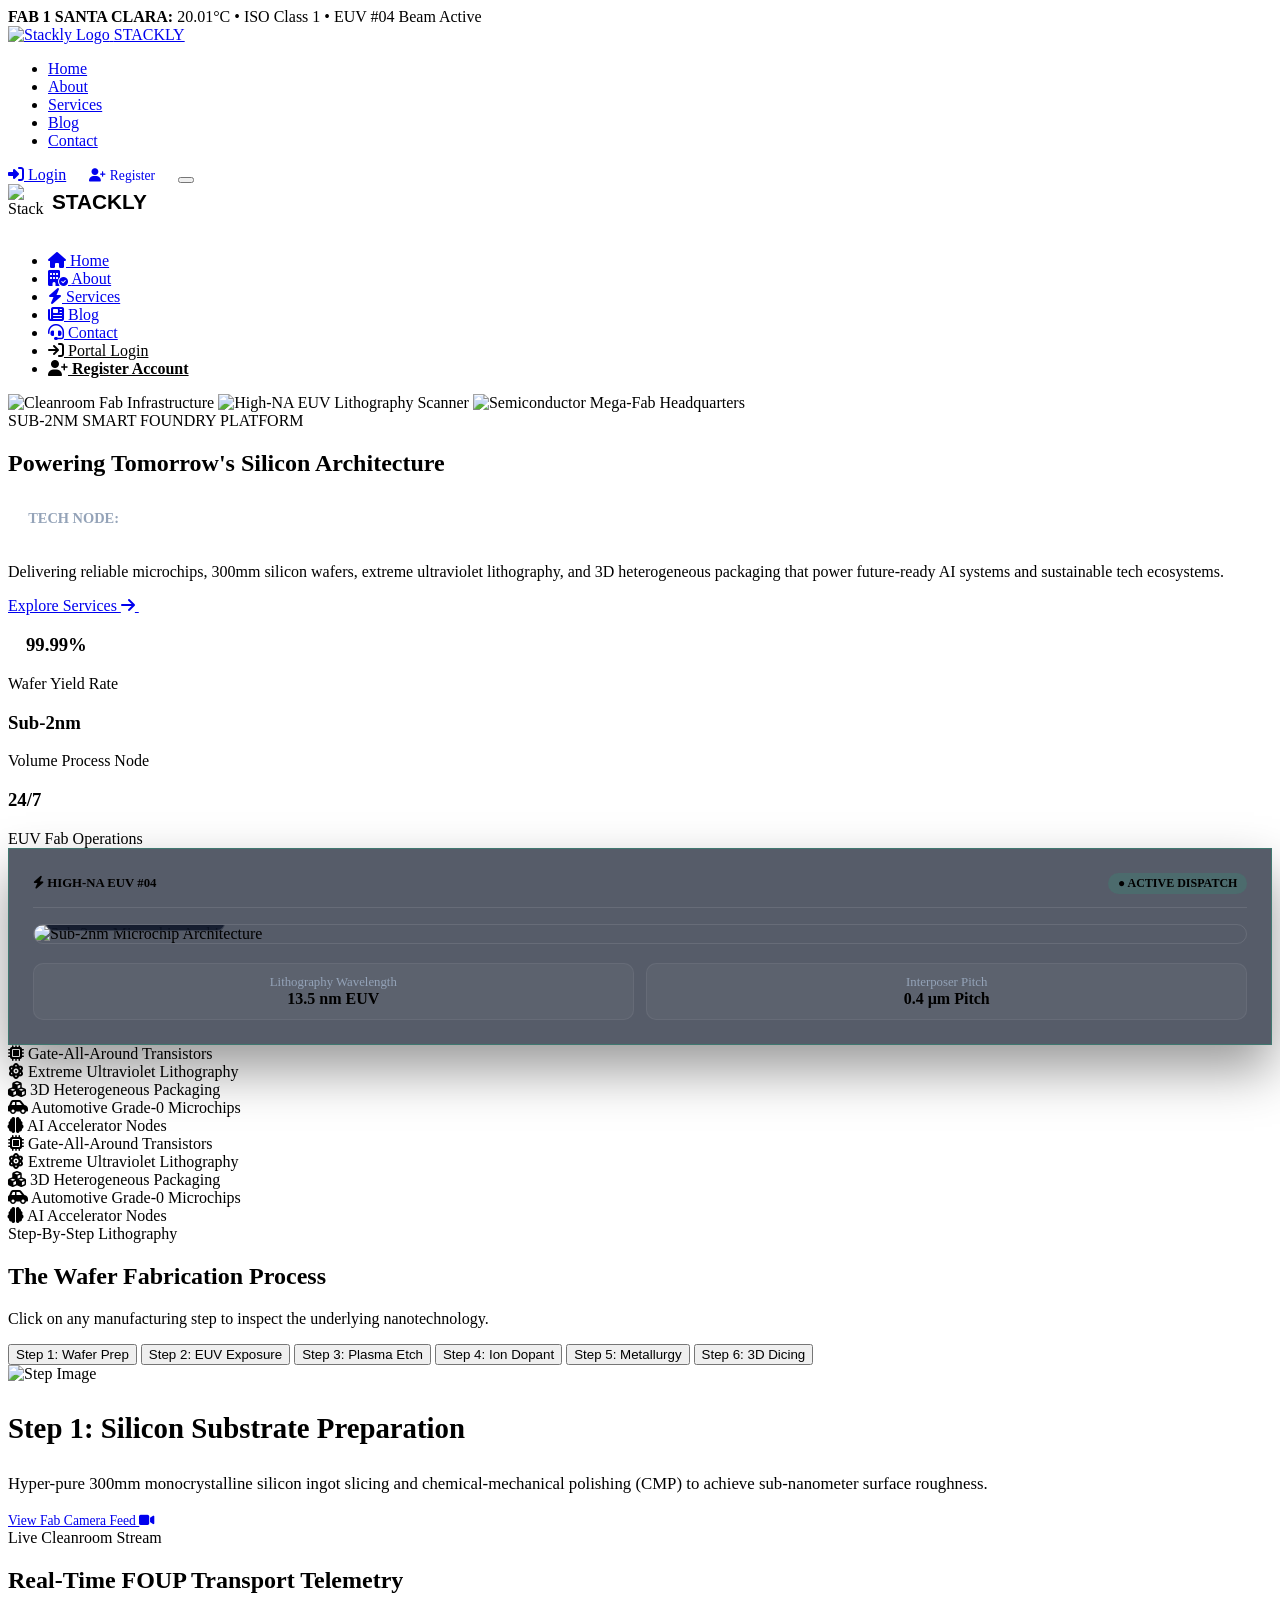
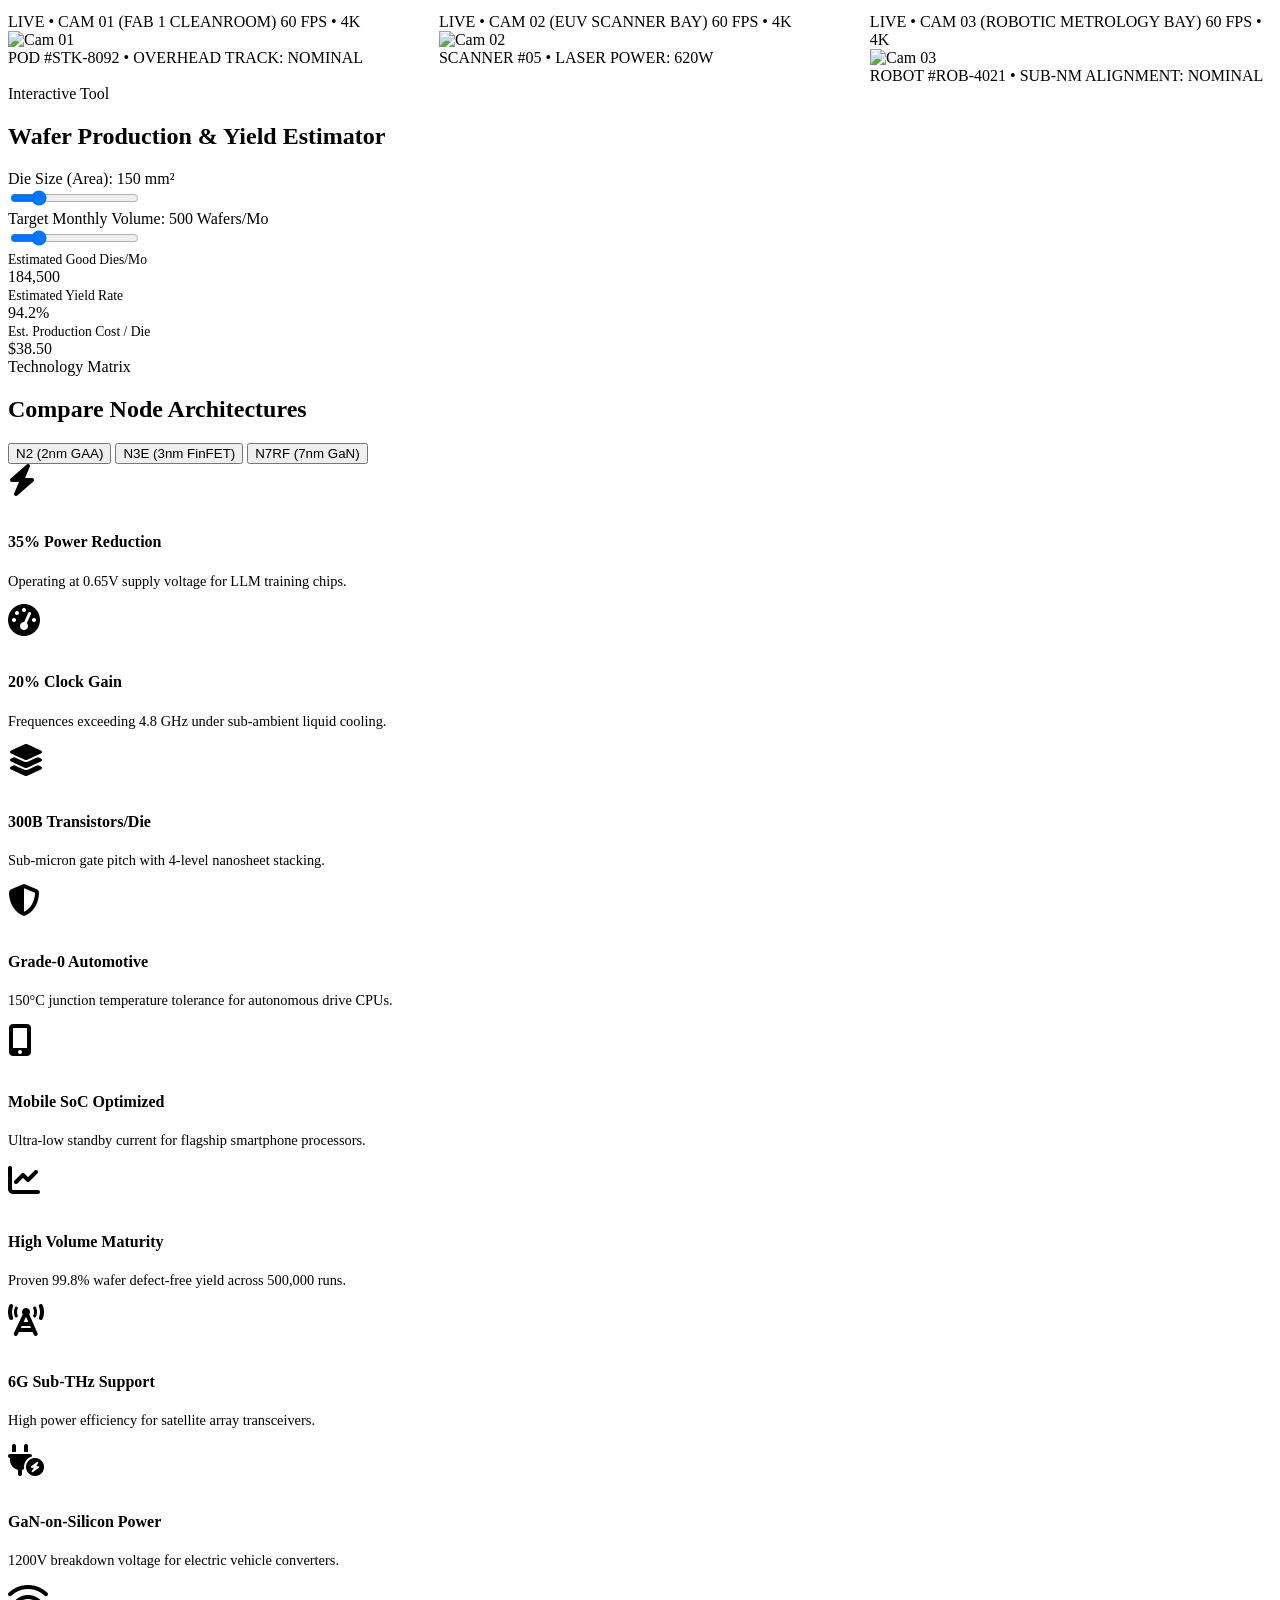
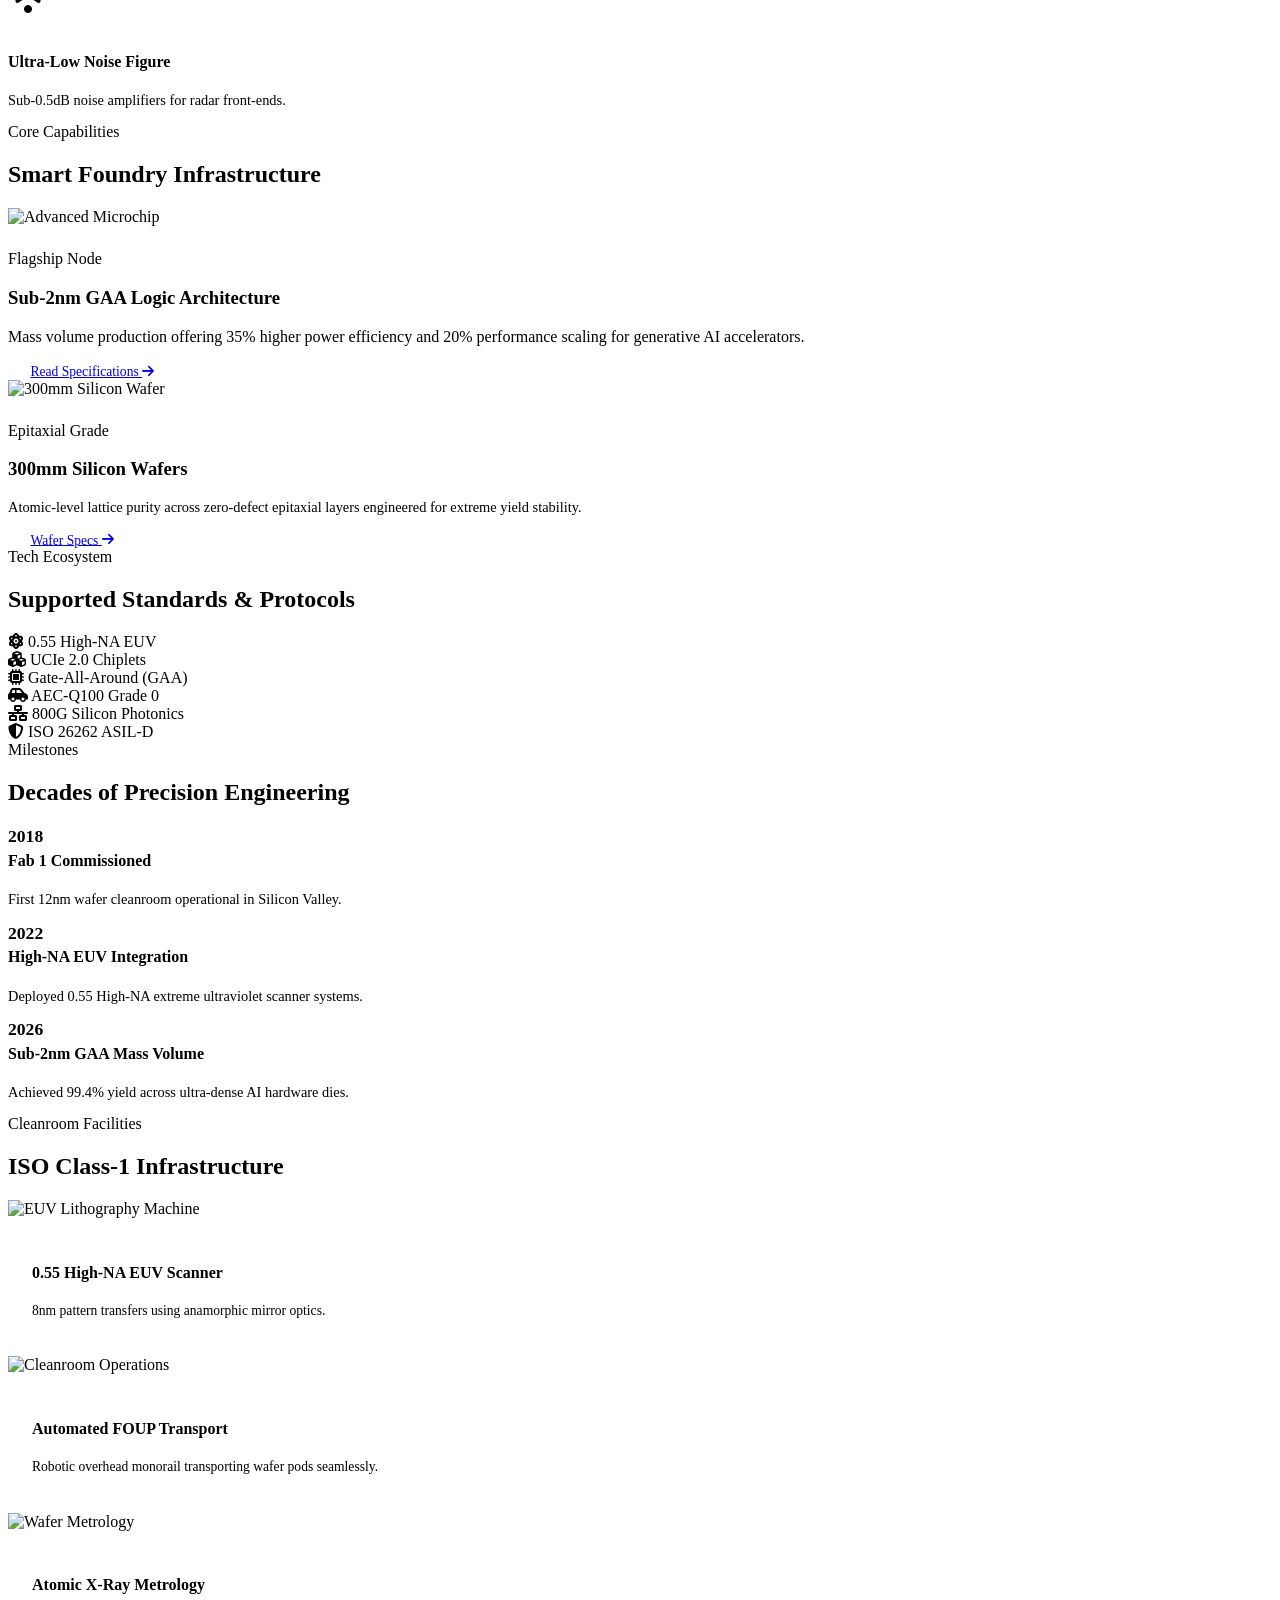
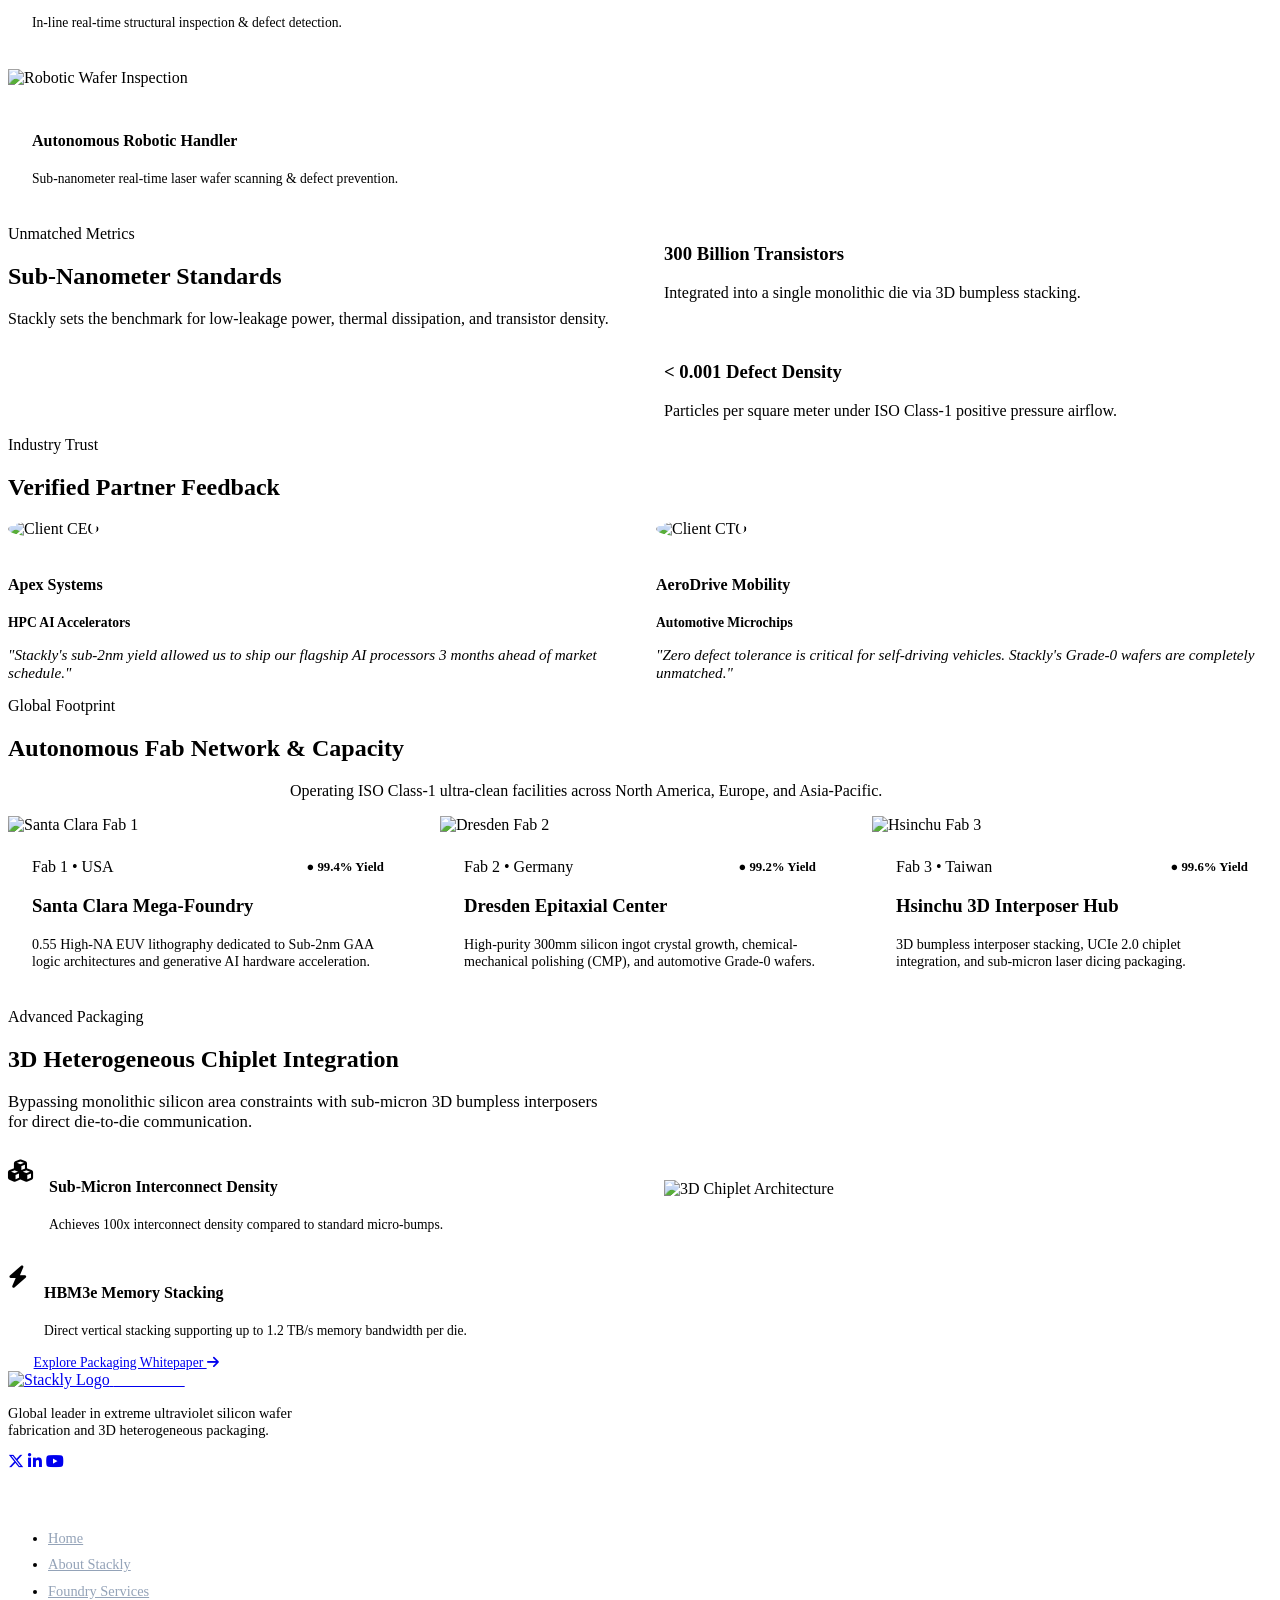
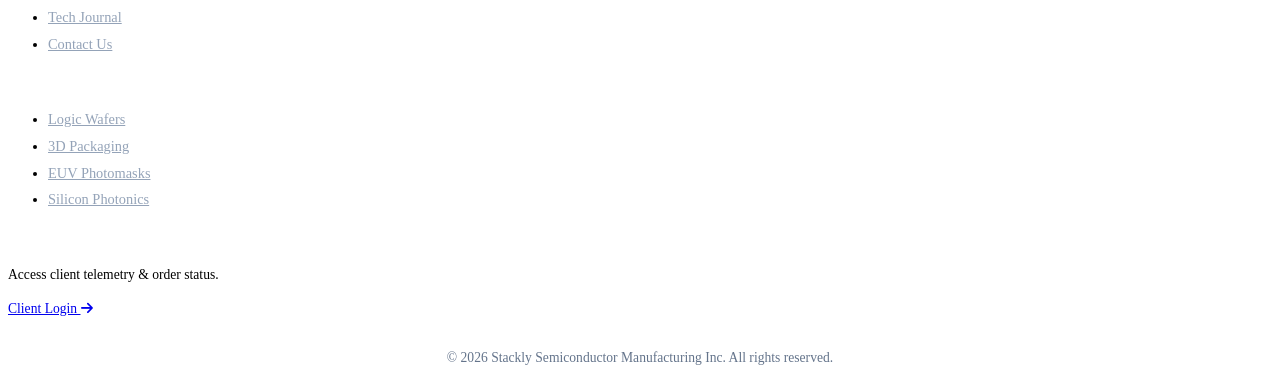
==== index.html @ f9695c23 "Add files via upload" ====
<!DOCTYPE html>
<html lang="en">
<head>
    <meta charset="UTF-8">
    <meta name="viewport" content="width=device-width, initial-scale=1.0">
    <title>Stackly — Sub-2nm Semiconductor Infrastructure</title>
    <meta name="description" content="Pioneering Sub-2nm Semiconductor Wafer Manufacturing, Smart Infrastructure & Microelectronics Enterprise Site.">
    <!-- Font Awesome 6 -->
    <link rel="stylesheet" href="https://cdnjs.cloudflare.com/ajax/libs/font-awesome/6.7.2/css/all.min.css">
    <!-- Style CSS -->
    <link rel="stylesheet" href="./css/style.css">
    <!-- AOS Animation Library -->
    <link href="https://unpkg.com/aos@2.3.1/dist/aos.css" rel="stylesheet">
</head>
<body>
    <!-- RADAR SCANNER PAGE LOADER -->
    <div id="loader">
        <div class="loader-container">
            <div class="radar">
                <span class="ring ring1"></span>
                <span class="ring ring2"></span>
                <div class="core"><img src="./images/stackly_logo.webp" alt="Stackly Logo"></div>
                <div class="scanner"></div>
            </div>
            <h2 style="letter-spacing: 0.1em;">STACKLY</h2>
            <p style="font-size:0.8rem; color:var(--muted-text); margin-top:0.3rem;" id="loading-status">INITIALIZING FAB NETWORK...</p>
            <div class="progress"><div class="progress-bar"><span id="progress-fill"></span></div></div>
            <strong id="progress-value" style="font-size:0.85rem; color:var(--accent); display:inline-block; margin-top:0.5rem;">0%</strong>
        </div>
        <script>
            (function() {
                var count = 0;
                var interval = setInterval(function() {
                    count += 2;
                    if (count > 100) count = 100;
                    var fill = document.getElementById('progress-fill');
                    var val = document.getElementById('progress-value');
                    var status = document.getElementById('loading-status');
                    if (fill) fill.style.width = count + '%';
                    if (val) val.innerText = count + '%';
                    if (count > 30 && count < 60 && status) status.innerText = "CONNECTING EUV SCANNERS...";
                    if (count >= 60 && count < 90 && status) status.innerText = "CALIBRATING CLEANROOM...";
                    if (count >= 90 && status) status.innerText = "STACKLY NETWORK READY!";
                    if (count >= 100) {
                        clearInterval(interval);
                        var loader = document.getElementById('loader');
                        if (loader) {
                            setTimeout(function() {
                                loader.classList.add('fade-out');
                                setTimeout(function() { loader.style.display = 'none'; }, 500);
                            }, 150);
                        }
                    }
                }, 14);
            })();
        </script>
    </div>

    <!-- HEADER / NAVIGATION (CLEAN FIXED CONTAINER WITH INTEGRATED TELEMETRY BAR) -->
    <header>
        <!-- LIVE TELEMETRY TICKER BAR -->
        <div class="telemetry-ticker">
            <div class="container" style="display:flex; justify-content:space-between; align-items:center;">
                <div>
                    <span class="telemetry-status-dot"></span> <strong>FAB 1 SANTA CLARA:</strong> 20.01°C • ISO Class 1 • EUV #04 Beam Active
                </div>
                <div style="display:none; @media(min-width:768px){display:block;}">
                    <span class="telemetry-status-dot"></span> <strong>FAB 2 DRESDEN:</strong> 99.42% Yield • 300mm GAA Active
                </div>
            </div>
        </div>

        <nav class="navbar">
            <div class="container">
                <a href="./index.html" class="logo">
                    <img src="./images/stackly_logo.webp" alt="Stackly Logo">
                    <span class="logo-text">STACKLY</span>
                </a>

                <ul class="nav-links">
                    <li><a href="./index.html" class="active">Home</a></li>
                    <li><a href="./about.html">About</a></li>
                    <li><a href="./services.html">Services</a></li>
                    <li><a href="./blog.html">Blog</a></li>
                    <li><a href="./contact.html">Contact</a></li>
                </ul>

                <div class="nav-right">
                    <a href="./login.html" class="login-btn"><i class="fa-solid fa-right-to-bracket"></i> Login</a>
                    <a href="./register.html" class="btn btn-primary" style="font-size:0.85rem; padding:0.55rem 1.2rem; text-decoration:none;"><i class="fa-solid fa-user-plus"></i> Register</a>
                    <button class="menu-toggle" aria-label="Open Menu">
                        <span></span>
                        <span></span>
                        <span></span>
                    </button>
                </div>
            </div>
        </nav>
    </header>

    <!-- MOBILE MENU DRAWER -->
    <div class="mobile-overlay"></div>
    <aside class="mobile-menu">
        <div style="display:flex; align-items:center; gap:0.5rem; margin-bottom:2rem;">
            <img src="./images/stackly_logo.webp" alt="Stackly Logo" style="width:36px; height:36px;">
            <span style="font-family:'Space Grotesk',sans-serif; font-size:1.3rem; font-weight:800;">STACKLY</span>
        </div>
        <ul>
            <li><a href="./index.html"><i class="fa-solid fa-house"></i> <span>Home</span></a></li>
            <li><a href="./about.html"><i class="fa-solid fa-building-circle-check"></i> <span>About</span></a></li>
            <li><a href="./services.html"><i class="fa-solid fa-bolt"></i> <span>Services</span></a></li>
            <li><a href="./blog.html"><i class="fa-solid fa-newspaper"></i> <span>Blog</span></a></li>
            <li><a href="./contact.html"><i class="fa-solid fa-headset"></i> <span>Contact</span></a></li>
            <li><a href="./login.html" style="color:var(--accent);"><i class="fa-solid fa-arrow-right-to-bracket"></i> <span>Portal Login</span></a></li>
            <li><a href="./register.html" style="color:var(--accent); font-weight:700;"><i class="fa-solid fa-user-plus"></i> <span>Register Account</span></a></li>
        </ul>
    </aside>

    <!-- SECTION 1: HERO SECTION (HIGH CONTRAST & SPACIOUS) -->
    <section class="hero">
        <div class="hero-bg">
            <img src="./images/hero_fab.webp" alt="Cleanroom Fab Infrastructure" class="hero-bg-img img-1">
            <img src="./images/services_hero_euv.png" alt="High-NA EUV Lithography Scanner" class="hero-bg-img img-2">
            <img src="./images/about_hq_facility.png" alt="Semiconductor Mega-Fab Headquarters" class="hero-bg-img img-3">
            <div class="hero-laser-scanner"></div>
            <div class="hero-overlay"></div>
        </div>

        <div class="container">
            <div class="hero-content" data-aos="fade-right">
                <div class="hero-badge pulse-glow">
                    <span></span> SUB-2NM SMART FOUNDRY PLATFORM
                </div>

                <h1 class="hero-title">
                    Powering Tomorrow's <span class="gradient-text">Silicon Architecture</span>
                </h1>

                <div style="font-size:1.25rem; font-weight:700; color:#FFF; margin-bottom:1.4rem; display:flex; align-items:center; gap:0.6rem; background:rgba(255,255,255,0.05); padding:0.6rem 1.2rem; border-radius:var(--radius-full); width:fit-content; border:1px solid rgba(255,255,255,0.1);">
                    <span style="color:#94A3B8; font-size:0.9rem;">TECH NODE:</span>
                    <span class="typing-text" style="color:var(--accent);">Sub-2nm GAA Lithography</span>
                </div>

                <p class="hero-description">
                    Delivering reliable microchips, 300mm silicon wafers, extreme ultraviolet lithography, and 3D heterogeneous packaging that power future-ready AI systems and sustainable tech ecosystems.
                </p>

                <div class="hero-buttons">
                    <a href="#" data-redirect="404" class="btn btn-primary">
                        Explore Services <i class="fa-solid fa-arrow-right"></i>
                    </a>
                    <a href="#" data-redirect="404" class="btn btn-outline" style="background:rgba(255,255,255,0.1); color:#FFF; border-color:rgba(255,255,255,0.2);">
                        Report Wafer Telemetry <i class="fa-solid fa-chart-line"></i>
                    </a>
                </div>

                <div class="hero-mini-stats">
                    <div>
                        <div style="display:flex; align-items:center; gap:0.5rem;">
                            <span class="radar-pulse-ring" style="width:10px; height:10px; background:var(--accent); border-radius:50%; display:inline-block;"></span>
                            <h3>99.99%</h3>
                        </div>
                        <span>Wafer Yield Rate</span>
                    </div>
                    <div>
                        <h3>Sub-2nm</h3>
                        <span>Volume Process Node</span>
                    </div>
                    <div>
                        <h3>24/7</h3>
                        <span>EUV Fab Operations</span>
                    </div>
                </div>
            </div>

            <!-- RIGHT COLUMN: 3D HOLOGRAPHIC FLOATING CHIP CARD -->
            <div style="flex:1; min-width:300px; width:100%;" data-aos="fade-left">
                <div class="spotlight-card float-anim hover-zoom-container glow-card-border" style="background:rgba(15,23,42,0.7); backdrop-filter:blur(20px); border:1px solid rgba(16,185,129,0.3); border-radius:var(--radius); padding:1.5rem; box-shadow:0 25px 50px rgba(0,0,0,0.4); position:relative;">
                    
                    <!-- TELEMETRY BADGE -->
                    <div style="display:flex; justify-content:space-between; align-items:center; margin-bottom:1rem; font-size:0.8rem; border-bottom:1px solid rgba(255,255,255,0.1); padding-bottom:0.8rem;">
                        <span style="color:var(--accent); font-weight:700;"><i class="fa-solid fa-bolt"></i> HIGH-NA EUV #04</span>
                        <span style="background:rgba(16,185,129,0.15); color:var(--accent); padding:0.2rem 0.6rem; border-radius:99px; font-weight:700; font-size:0.75rem;">● ACTIVE DISPATCH</span>
                    </div>

                    <!-- CHIP IMAGE -->
                    <div style="position:relative; overflow:hidden; border-radius:12px; border:1px solid rgba(255,255,255,0.1);">
                        <img src="./images/chip_closeup.webp" alt="Sub-2nm Microchip Architecture" class="hover-zoom-img" style="height:260px; width:100%; object-fit:cover;">
                        <div style="position:absolute; bottom:12px; left:12px; background:rgba(15,23,42,0.85); backdrop-filter:blur(10px); padding:0.4rem 0.9rem; border-radius:8px; border:1px solid rgba(255,255,255,0.15); color:#FFF; font-size:0.78rem; font-weight:700;">
                            <i class="fa-solid fa-layer-group" style="color:var(--accent);"></i> 3D Gate-All-Around Die
                        </div>
                    </div>

                    <!-- CARD FOOTER METRICS -->
                    <div style="display:grid; grid-template-columns:1fr 1fr; gap:0.8rem; margin-top:1.2rem; text-align:center; font-size:0.8rem;">
                        <div style="background:rgba(255,255,255,0.04); padding:0.7rem; border-radius:10px; border:1px solid rgba(255,255,255,0.06);">
                            <span style="color:#94A3B8; display:block;">Lithography Wavelength</span>
                            <strong style="color:var(--secondary-blue); font-size:1rem;">13.5 nm EUV</strong>
                        </div>
                        <div style="background:rgba(255,255,255,0.04); padding:0.7rem; border-radius:10px; border:1px solid rgba(255,255,255,0.06);">
                            <span style="color:#94A3B8; display:block;">Interposer Pitch</span>
                            <strong style="color:var(--accent); font-size:1rem;">0.4 µm Pitch</strong>
                        </div>
                    </div>

                </div>
            </div>

        </div>
    </section>

    <!-- SECTION 2: INFINITE MARQUEE -->
    <div class="marquee-section">
        <div class="marquee-track">
            <div class="marquee-item"><i class="fa-solid fa-microchip"></i> Gate-All-Around Transistors</div>
            <div class="marquee-item"><i class="fa-solid fa-atom"></i> Extreme Ultraviolet Lithography</div>
            <div class="marquee-item"><i class="fa-solid fa-cubes"></i> 3D Heterogeneous Packaging</div>
            <div class="marquee-item"><i class="fa-solid fa-car-side"></i> Automotive Grade-0 Microchips</div>
            <div class="marquee-item"><i class="fa-solid fa-brain"></i> AI Accelerator Nodes</div>
            <div class="marquee-item"><i class="fa-solid fa-microchip"></i> Gate-All-Around Transistors</div>
            <div class="marquee-item"><i class="fa-solid fa-atom"></i> Extreme Ultraviolet Lithography</div>
            <div class="marquee-item"><i class="fa-solid fa-cubes"></i> 3D Heterogeneous Packaging</div>
            <div class="marquee-item"><i class="fa-solid fa-car-side"></i> Automotive Grade-0 Microchips</div>
            <div class="marquee-item"><i class="fa-solid fa-brain"></i> AI Accelerator Nodes</div>
        </div>
    </div>

    <!-- SECTION 3: STEP-BY-STEP LITHOGRAPHY STEPPER -->
    <section class="section">
        <div class="container">
            <div class="section-head text-center" data-aos="fade-up">
                <div class="hero-badge"><span></span> Step-By-Step Lithography</div>
                <h2>The Wafer Fabrication Process</h2>
                <p>Click on any manufacturing step to inspect the underlying nanotechnology.</p>
            </div>

            <div class="stepper-container" data-aos="fade-up">
                <button class="step-pill active" data-step="1">Step 1: Wafer Prep</button>
                <button class="step-pill" data-step="2">Step 2: EUV Exposure</button>
                <button class="step-pill" data-step="3">Step 3: Plasma Etch</button>
                <button class="step-pill" data-step="4">Step 4: Ion Dopant</button>
                <button class="step-pill" data-step="5">Step 5: Metallurgy</button>
                <button class="step-pill" data-step="6">Step 6: 3D Dicing</button>
            </div>

            <div class="step-display-card spotlight-card" data-aos="zoom-in">
                <div style="flex:1; min-width:280px;">
                    <img id="stepImg" src="./images/silicon_wafer.webp" alt="Step Image" style="border-radius:var(--radius); height:260px; width:100%; object-fit:cover;">
                </div>
                <div style="flex:1; min-width:280px;">
                    <h3 id="stepTitle" class="gradient-text" style="font-size:1.8rem;">Step 1: Silicon Substrate Preparation</h3>
                    <p id="stepDesc" style="margin-top:1rem; color:var(--muted-text); font-size:1.05rem;">Hyper-pure 300mm monocrystalline silicon ingot slicing and chemical-mechanical polishing (CMP) to achieve sub-nanometer surface roughness.</p>
                    <a href="#" data-redirect="404" class="btn btn-outline btn-404" style="margin-top:1.5rem; font-size:0.85rem;">View Fab Camera Feed <i class="fa-solid fa-video"></i></a>
                </div>
            </div>
        </div>
    </section>

    <!-- SECTION 4: LIVE FAB CAMERA STREAM MOCK WIDGET -->
    <section class="section" style="background:var(--bg-secondary);">
        <div class="container">
            <div class="section-head text-center" data-aos="fade-up">
                <div class="hero-badge"><span></span> Live Cleanroom Stream</div>
                <h2>Real-Time FOUP Transport Telemetry</h2>
            </div>

            <div style="display:grid; grid-template-columns:repeat(auto-fit, minmax(320px, 1fr)); gap:1.8rem;">
                <div class="cam-card" data-aos="zoom-in">
                    <div class="cam-header">
                        <span><span class="telemetry-status-dot"></span> LIVE • CAM 01 (FAB 1 CLEANROOM)</span>
                        <span style="color:var(--accent);">60 FPS • 4K</span>
                    </div>
                    <div class="cam-body">
                        <img src="./images/cleanroom_workers.webp" alt="Cam 01" style="width:100%; height:100%; object-fit:cover;">
                        <div class="cam-overlay-text">POD #STK-8092 • OVERHEAD TRACK: NOMINAL</div>
                    </div>
                </div>

                <div class="cam-card" data-aos="zoom-in" data-aos-delay="100">
                    <div class="cam-header">
                        <span><span class="telemetry-status-dot"></span> LIVE • CAM 02 (EUV SCANNER BAY)</span>
                        <span style="color:var(--accent);">60 FPS • 4K</span>
                    </div>
                    <div class="cam-body">
                        <img src="./images/photolithography.webp" alt="Cam 02" style="width:100%; height:100%; object-fit:cover;">
                        <div class="cam-overlay-text">SCANNER #05 • LASER POWER: 620W</div>
                    </div>
                </div>

                <div class="cam-card" data-aos="zoom-in" data-aos-delay="200">
                    <div class="cam-header">
                        <span><span class="telemetry-status-dot"></span> LIVE • CAM 03 (ROBOTIC METROLOGY BAY)</span>
                        <span style="color:var(--accent);">60 FPS • 4K</span>
                    </div>
                    <div class="cam-body">
                        <img src="./images/cleanroom_robotics.png" alt="Cam 03" style="width:100%; height:100%; object-fit:cover;">
                        <div class="cam-overlay-text">ROBOT #ROB-4021 • SUB-NM ALIGNMENT: NOMINAL</div>
                    </div>
                </div>
            </div>
        </div>
    </section>

    <!-- SECTION 5: INTERACTIVE WAFER YIELD CALCULATOR -->
    <section class="section">
        <div class="container">
            <div class="section-head text-center" data-aos="fade-up">
                <div class="hero-badge"><span></span> Interactive Tool</div>
                <h2>Wafer Production & Yield Estimator</h2>
            </div>

            <div class="calc-card spotlight-card" data-aos="zoom-in">
                <div class="calc-slider-group">
                    <div class="calc-slider-header">
                        <span>Die Size (Area):</span>
                        <span id="dieSizeVal" style="color:var(--accent);">150 mm²</span>
                    </div>
                    <input type="range" id="dieSizeSlider" min="50" max="600" value="150" class="calc-slider">
                </div>

                <div class="calc-slider-group">
                    <div class="calc-slider-header">
                        <span>Target Monthly Volume:</span>
                        <span id="waferVolVal" style="color:var(--accent);">500 Wafers/Mo</span>
                    </div>
                    <input type="range" id="waferVolSlider" min="50" max="2500" value="500" step="50" class="calc-slider">
                </div>

                <div class="calc-results">
                    <div class="calc-res-item">
                        <span style="font-size:0.85rem; color:var(--muted-text);">Estimated Good Dies/Mo</span>
                        <div class="calc-res-val" id="resTotalDies">184,500</div>
                    </div>
                    <div class="calc-res-item">
                        <span style="font-size:0.85rem; color:var(--muted-text);">Estimated Yield Rate</span>
                        <div class="calc-res-val" id="resYieldRate">94.2%</div>
                    </div>
                    <div class="calc-res-item">
                        <span style="font-size:0.85rem; color:var(--muted-text);">Est. Production Cost / Die</span>
                        <div class="calc-res-val" id="resCostDie">$38.50</div>
                    </div>
                </div>
            </div>
        </div>
    </section>

    <!-- SECTION 6: TABBED PROCESS NODE COMPARISON MATRIX -->
    <section class="section" style="background: var(--bg-secondary);">
        <div class="container">
            <div class="section-head text-center" data-aos="fade-up">
                <div class="hero-badge"><span></span> Technology Matrix</div>
                <h2>Compare Node Architectures</h2>
            </div>

            <div class="tab-buttons" data-aos="fade-up">
                <button class="tab-btn active" data-tab="tab-n2">N2 (2nm GAA)</button>
                <button class="tab-btn" data-tab="tab-n3">N3E (3nm FinFET)</button>
                <button class="tab-btn" data-tab="tab-n7">N7RF (7nm GaN)</button>
            </div>

            <div id="tab-n2" class="tab-content active">
                <div class="bento-grid">
                    <div class="bento-card spotlight-card">
                        <i class="fa-solid fa-bolt" style="font-size:2rem; color:var(--accent); margin-bottom:1rem;"></i>
                        <h4>35% Power Reduction</h4>
                        <p style="color:var(--muted-text); font-size:0.9rem; margin-top:0.5rem;">Operating at 0.65V supply voltage for LLM training chips.</p>
                    </div>
                    <div class="bento-card spotlight-card">
                        <i class="fa-solid fa-gauge-high" style="font-size:2rem; color:var(--accent); margin-bottom:1rem;"></i>
                        <h4>20% Clock Gain</h4>
                        <p style="color:var(--muted-text); font-size:0.9rem; margin-top:0.5rem;">Frequences exceeding 4.8 GHz under sub-ambient liquid cooling.</p>
                    </div>
                    <div class="bento-card spotlight-card">
                        <i class="fa-solid fa-layer-group" style="font-size:2rem; color:var(--accent); margin-bottom:1rem;"></i>
                        <h4>300B Transistors/Die</h4>
                        <p style="color:var(--muted-text); font-size:0.9rem; margin-top:0.5rem;">Sub-micron gate pitch with 4-level nanosheet stacking.</p>
                    </div>
                </div>
            </div>

            <div id="tab-n3" class="tab-content">
                <div class="bento-grid">
                    <div class="bento-card spotlight-card">
                        <i class="fa-solid fa-shield-halved" style="font-size:2rem; color:var(--accent); margin-bottom:1rem;"></i>
                        <h4>Grade-0 Automotive</h4>
                        <p style="color:var(--muted-text); font-size:0.9rem; margin-top:0.5rem;">150°C junction temperature tolerance for autonomous drive CPUs.</p>
                    </div>
                    <div class="bento-card spotlight-card">
                        <i class="fa-solid fa-mobile-screen-button" style="font-size:2rem; color:var(--accent); margin-bottom:1rem;"></i>
                        <h4>Mobile SoC Optimized</h4>
                        <p style="color:var(--muted-text); font-size:0.9rem; margin-top:0.5rem;">Ultra-low standby current for flagship smartphone processors.</p>
                    </div>
                    <div class="bento-card spotlight-card">
                        <i class="fa-solid fa-chart-line" style="font-size:2rem; color:var(--accent); margin-bottom:1rem;"></i>
                        <h4>High Volume Maturity</h4>
                        <p style="color:var(--muted-text); font-size:0.9rem; margin-top:0.5rem;">Proven 99.8% wafer defect-free yield across 500,000 runs.</p>
                    </div>
                </div>
            </div>

            <div id="tab-n7" class="tab-content">
                <div class="bento-grid">
                    <div class="bento-card spotlight-card">
                        <i class="fa-solid fa-tower-cell" style="font-size:2rem; color:var(--secondary-blue); margin-bottom:1rem;"></i>
                        <h4>6G Sub-THz Support</h4>
                        <p style="color:var(--muted-text); font-size:0.9rem; margin-top:0.5rem;">High power efficiency for satellite array transceivers.</p>
                    </div>
                    <div class="bento-card spotlight-card">
                        <i class="fa-solid fa-plug-circle-bolt" style="font-size:2rem; color:var(--secondary-blue); margin-bottom:1rem;"></i>
                        <h4>GaN-on-Silicon Power</h4>
                        <p style="color:var(--muted-text); font-size:0.9rem; margin-top:0.5rem;">1200V breakdown voltage for electric vehicle converters.</p>
                    </div>
                    <div class="bento-card spotlight-card">
                        <i class="fa-solid fa-wifi" style="font-size:2rem; color:var(--secondary-blue); margin-bottom:1rem;"></i>
                        <h4>Ultra-Low Noise Figure</h4>
                        <p style="color:var(--muted-text); font-size:0.9rem; margin-top:0.5rem;">Sub-0.5dB noise amplifiers for radar front-ends.</p>
                    </div>
                </div>
            </div>
        </div>
    </section>

    <!-- SECTION 7: BENTO GRID SERVICES -->
    <section class="section">
        <div class="container">
            <div class="section-head text-center" data-aos="fade-up">
                <div class="hero-badge"><span></span> Core Capabilities</div>
                <h2>Smart Foundry Infrastructure</h2>
            </div>

            <div class="bento-grid">
                <div class="bento-card col-span-2 spotlight-card" data-aos="zoom-in">
                    <img src="./images/chip_closeup.webp" alt="Advanced Microchip" style="width:100%; height:200px; border-radius:var(--radius); margin-bottom:1.5rem; object-fit:cover;">
                    <div class="hero-badge" style="margin-bottom:0.8rem;">Flagship Node</div>
                    <h3>Sub-2nm GAA Logic Architecture</h3>
                    <p style="margin-top:0.5rem; color:var(--muted-text);">Mass volume production offering 35% higher power efficiency and 20% performance scaling for generative AI accelerators.</p>
                    <a href="#" data-redirect="404" class="btn btn-outline btn-404" style="margin-top:1.5rem; font-size:0.85rem; padding:0.6rem 1.4rem;">Read Specifications <i class="fa-solid fa-arrow-right"></i></a>
                </div>

                <div class="bento-card spotlight-card" data-aos="fade-left">
                    <img src="./images/silicon_wafer.webp" alt="300mm Silicon Wafer" style="width:100%; height:200px; border-radius:var(--radius); margin-bottom:1.5rem; object-fit:cover;">
                    <div class="hero-badge" style="margin-bottom:0.8rem;">Epitaxial Grade</div>
                    <h3>300mm Silicon Wafers</h3>
                    <p style="color:var(--muted-text); font-size:0.9rem; margin-top:0.5rem;">Atomic-level lattice purity across zero-defect epitaxial layers engineered for extreme yield stability.</p>
                    <a href="#" data-redirect="404" class="btn btn-outline btn-404" style="margin-top:1.5rem; font-size:0.85rem; padding:0.6rem 1.4rem;">Wafer Specs <i class="fa-solid fa-arrow-right"></i></a>
                </div>
            </div>
        </div>
    </section>

    <!-- SECTION 8: HOVER BADGE CLOUD -->
    <section class="section" style="background:var(--bg-secondary);">
        <div class="container text-center">
            <div class="section-head text-center" data-aos="fade-up">
                <div class="hero-badge"><span></span> Tech Ecosystem</div>
                <h2>Supported Standards & Protocols</h2>
            </div>

            <div class="badge-cloud" data-aos="zoom-in">
                <div class="badge-item"><i class="fa-solid fa-atom" style="color:var(--accent);"></i> 0.55 High-NA EUV</div>
                <div class="badge-item"><i class="fa-solid fa-cubes" style="color:var(--accent);"></i> UCIe 2.0 Chiplets</div>
                <div class="badge-item"><i class="fa-solid fa-microchip" style="color:var(--accent);"></i> Gate-All-Around (GAA)</div>
                <div class="badge-item"><i class="fa-solid fa-car-side" style="color:var(--accent);"></i> AEC-Q100 Grade 0</div>
                <div class="badge-item"><i class="fa-solid fa-network-wired" style="color:var(--accent);"></i> 800G Silicon Photonics</div>
                <div class="badge-item"><i class="fa-solid fa-shield-halved" style="color:var(--accent);"></i> ISO 26262 ASIL-D</div>
            </div>
        </div>
    </section>

    <!-- SECTION 9: TIMELINE SECTION -->
    <section class="section">
        <div class="container">
            <div class="section-head text-center" data-aos="fade-up">
                <div class="hero-badge"><span></span> Milestones</div>
                <h2>Decades of Precision Engineering</h2>
            </div>

            <div class="timeline">
                <div class="timeline-item left" data-aos="fade-right">
                    <div class="timeline-dot"></div>
                    <div class="timeline-content">
                        <span style="color:var(--accent); font-weight:800; font-size:1.1rem;">2018</span>
                        <h4 style="margin-top:0.3rem;">Fab 1 Commissioned</h4>
                        <p style="font-size:0.9rem; color:var(--muted-text); margin-top:0.3rem;">First 12nm wafer cleanroom operational in Silicon Valley.</p>
                    </div>
                </div>

                <div class="timeline-item right" data-aos="fade-left">
                    <div class="timeline-dot"></div>
                    <div class="timeline-content">
                        <span style="color:var(--accent); font-weight:800; font-size:1.1rem;">2022</span>
                        <h4 style="margin-top:0.3rem;">High-NA EUV Integration</h4>
                        <p style="font-size:0.9rem; color:var(--muted-text); margin-top:0.3rem;">Deployed 0.55 High-NA extreme ultraviolet scanner systems.</p>
                    </div>
                </div>

                <div class="timeline-item left" data-aos="fade-right">
                    <div class="timeline-dot"></div>
                    <div class="timeline-content">
                        <span style="color:var(--accent); font-weight:800; font-size:1.1rem;">2026</span>
                        <h4 style="margin-top:0.3rem;">Sub-2nm GAA Mass Volume</h4>
                        <p style="font-size:0.9rem; color:var(--muted-text); margin-top:0.3rem;">Achieved 99.4% yield across ultra-dense AI hardware dies.</p>
                    </div>
                </div>
            </div>
        </div>
    </section>

    <!-- SECTION 10: HORIZONTAL SCROLL CLEANROOM GALLERY -->
    <section class="section" style="background:var(--bg-secondary);">
        <div class="container">
            <div class="section-head" data-aos="fade-up">
                <div class="hero-badge"><span></span> Cleanroom Facilities</div>
                <h2>ISO Class-1 Infrastructure</h2>
            </div>

            <div class="horizontal-scroll-container">
                <div class="horizontal-card">
                    <img src="./images/photolithography.webp" alt="EUV Lithography Machine" style="height:190px;">
                    <div style="padding:1.5rem;">
                        <h4>0.55 High-NA EUV Scanner</h4>
                        <p style="font-size:0.85rem; color:var(--muted-text); margin-top:0.5rem;">8nm pattern transfers using anamorphic mirror optics.</p>
                    </div>
                </div>

                <div class="horizontal-card">
                    <img src="./images/cleanroom_workers.webp" alt="Cleanroom Operations" style="height:190px;">
                    <div style="padding:1.5rem;">
                        <h4>Automated FOUP Transport</h4>
                        <p style="font-size:0.85rem; color:var(--muted-text); margin-top:0.5rem;">Robotic overhead monorail transporting wafer pods seamlessly.</p>
                    </div>
                </div>

                <div class="horizontal-card">
                    <img src="./images/silicon_wafer.webp" alt="Wafer Metrology" style="height:190px;">
                    <div style="padding:1.5rem;">
                        <h4>Atomic X-Ray Metrology</h4>
                        <p style="font-size:0.85rem; color:var(--muted-text); margin-top:0.5rem;">In-line real-time structural inspection & defect detection.</p>
                    </div>
                </div>

                <div class="horizontal-card">
                    <img src="./images/cleanroom_robotics.png" alt="Robotic Wafer Inspection" style="height:190px;">
                    <div style="padding:1.5rem;">
                        <h4>Autonomous Robotic Handler</h4>
                        <p style="font-size:0.85rem; color:var(--muted-text); margin-top:0.5rem;">Sub-nanometer real-time laser wafer scanning & defect prevention.</p>
                    </div>
                </div>
            </div>
        </div>
    </section>

    <!-- SECTION 11: STICKY TECH SPECS -->
    <section class="section">
        <div class="container" style="display: flex; gap: 3rem; flex-wrap: wrap;">
            <div style="flex: 1; min-width: 300px; position: sticky; top: 120px; align-self: flex-start;">
                <div class="hero-badge"><span></span> Unmatched Metrics</div>
                <h2>Sub-Nanometer Standards</h2>
                <p style="margin-top: 1rem; color:var(--muted-text);">Stackly sets the benchmark for low-leakage power, thermal dissipation, and transistor density.</p>
            </div>

            <div style="flex: 1; min-width: 300px; display: flex; flex-direction: column; gap: 1.5rem;">
                <div class="bento-card spotlight-card">
                    <h3 class="gradient-text">300 Billion Transistors</h3>
                    <p style="margin-top: 0.5rem; color:var(--muted-text);">Integrated into a single monolithic die via 3D bumpless stacking.</p>
                </div>
                <div class="bento-card spotlight-card">
                    <h3 class="gradient-text">&lt; 0.001 Defect Density</h3>
                    <p style="margin-top: 0.5rem; color:var(--muted-text);">Particles per square meter under ISO Class-1 positive pressure airflow.</p>
                </div>
            </div>
        </div>
    </section>

    <!-- SECTION 12: FLIP CARDS TESTIMONIALS -->
    <section class="section" style="background:var(--bg-secondary);">
        <div class="container">
            <div class="section-head text-center" data-aos="fade-up">
                <div class="hero-badge"><span></span> Industry Trust</div>
                <h2>Verified Partner Feedback</h2>
            </div>

            <div style="display: grid; grid-template-columns: repeat(auto-fit, minmax(280px, 1fr)); gap: 2rem;">
                <div class="flip-card">
                    <div class="flip-card-inner">
                        <div class="flip-card-front">
                            <img src="./images/team_ceo.webp" alt="Client CEO" style="width:75px; height:75px; border-radius:50%; margin-bottom:1rem;">
                            <h4>Apex Systems</h4>
                            <p style="font-size:0.85rem; color:var(--accent); font-weight:600;">HPC AI Accelerators</p>
                        </div>
                        <div class="flip-card-back">
                            <p style="font-style:italic; font-size:0.95rem;">"Stackly's sub-2nm yield allowed us to ship our flagship AI processors 3 months ahead of market schedule."</p>
                        </div>
                    </div>
                </div>

                <div class="flip-card">
                    <div class="flip-card-inner">
                        <div class="flip-card-front">
                            <img src="./images/team_cto.webp" alt="Client CTO" style="width:75px; height:75px; border-radius:50%; margin-bottom:1rem;">
                            <h4>AeroDrive Mobility</h4>
                            <p style="font-size:0.85rem; color:var(--accent); font-weight:600;">Automotive Microchips</p>
                        </div>
                        <div class="flip-card-back">
                            <p style="font-style:italic; font-size:0.95rem;">"Zero defect tolerance is critical for self-driving vehicles. Stackly's Grade-0 wafers are completely unmatched."</p>
                        </div>
                    </div>
                </div>
            </div>
        </div>
    </section>

    <!-- SECTION 14: GLOBAL SEMICONDUCTOR FOUNDRY NETWORK -->
    <section class="section" style="background:var(--bg-secondary);">
        <div class="container">
            <div class="section-head text-center" data-aos="fade-up">
                <div class="hero-badge pulse-glow"><span></span> Global Footprint</div>
                <h2>Autonomous Fab Network & Capacity</h2>
                <p style="max-width:700px; margin:1rem auto; color:var(--muted-text);">Operating ISO Class-1 ultra-clean facilities across North America, Europe, and Asia-Pacific.</p>
            </div>

            <div style="display:grid; grid-template-columns:repeat(auto-fit, minmax(310px, 1fr)); gap:2rem;">
                <div class="bento-card spotlight-card hover-zoom-container" data-aos="zoom-in">
                    <img src="./images/cleanroom_wafer_testing.png" alt="Santa Clara Fab 1" class="hover-zoom-img" style="height:200px;">
                    <div style="padding:1.5rem;">
                        <div style="display:flex; justify-content:space-between; align-items:center; margin-bottom:0.8rem;">
                            <span class="hero-badge" style="margin:0;">Fab 1 • USA</span>
                            <span style="color:var(--accent); font-weight:700; font-size:0.8rem;">● 99.4% Yield</span>
                        </div>
                        <h3>Santa Clara Mega-Foundry</h3>
                        <p style="font-size:0.88rem; color:var(--muted-text); margin-top:0.5rem;">0.55 High-NA EUV lithography dedicated to Sub-2nm GAA logic architectures and generative AI hardware acceleration.</p>
                    </div>
                </div>

                <div class="bento-card spotlight-card hover-zoom-container" data-aos="zoom-in" data-aos-delay="100">
                    <img src="./images/photolithography.webp" alt="Dresden Fab 2" class="hover-zoom-img" style="height:200px;">
                    <div style="padding:1.5rem;">
                        <div style="display:flex; justify-content:space-between; align-items:center; margin-bottom:0.8rem;">
                            <span class="hero-badge" style="margin:0;">Fab 2 • Germany</span>
                            <span style="color:var(--secondary-blue); font-weight:700; font-size:0.8rem;">● 99.2% Yield</span>
                        </div>
                        <h3>Dresden Epitaxial Center</h3>
                        <p style="font-size:0.88rem; color:var(--muted-text); margin-top:0.5rem;">High-purity 300mm silicon ingot crystal growth, chemical-mechanical polishing (CMP), and automotive Grade-0 wafers.</p>
                    </div>
                </div>

                <div class="bento-card spotlight-card hover-zoom-container" data-aos="zoom-in" data-aos-delay="200">
                    <img src="./images/3d_chiplet_packaging.png" alt="Hsinchu Fab 3" class="hover-zoom-img" style="height:200px;">
                    <div style="padding:1.5rem;">
                        <div style="display:flex; justify-content:space-between; align-items:center; margin-bottom:0.8rem;">
                            <span class="hero-badge" style="margin:0;">Fab 3 • Taiwan</span>
                            <span style="color:var(--accent); font-weight:700; font-size:0.8rem;">● 99.6% Yield</span>
                        </div>
                        <h3>Hsinchu 3D Interposer Hub</h3>
                        <p style="font-size:0.88rem; color:var(--muted-text); margin-top:0.5rem;">3D bumpless interposer stacking, UCIe 2.0 chiplet integration, and sub-micron laser dicing packaging.</p>
                    </div>
                </div>
            </div>
        </div>
    </section>

    <!-- SECTION 15: 3D HETEROGENEOUS CHIPLET SHOWCASE -->
    <section class="section">
        <div class="container">
            <div style="display:flex; align-items:center; gap:3rem; flex-wrap:wrap;">
                <div style="flex:1; min-width:300px;" data-aos="fade-right">
                    <div class="hero-badge"><span></span> Advanced Packaging</div>
                    <h2>3D Heterogeneous Chiplet Integration</h2>
                    <p style="margin-top:1rem; color:var(--muted-text); font-size:1.05rem;">Bypassing monolithic silicon area constraints with sub-micron 3D bumpless interposers for direct die-to-die communication.</p>

                    <div style="margin-top:1.5rem; display:flex; flex-direction:column; gap:1rem;">
                        <div style="display:flex; gap:1rem; align-items:flex-start;">
                            <i class="fa-solid fa-cubes" style="color:var(--accent); font-size:1.4rem; margin-top:0.2rem;"></i>
                            <div>
                                <h4 style="font-size:1rem;">Sub-Micron Interconnect Density</h4>
                                <p style="font-size:0.85rem; color:var(--muted-text);">Achieves 100x interconnect density compared to standard micro-bumps.</p>
                            </div>
                        </div>
                        <div style="display:flex; gap:1rem; align-items:flex-start;">
                            <i class="fa-solid fa-bolt" style="color:var(--accent); font-size:1.4rem; margin-top:0.2rem;"></i>
                            <div>
                                <h4 style="font-size:1rem;">HBM3e Memory Stacking</h4>
                                <p style="font-size:0.85rem; color:var(--muted-text);">Direct vertical stacking supporting up to 1.2 TB/s memory bandwidth per die.</p>
                            </div>
                        </div>
                    </div>

                    <a href="#" data-redirect="404" class="btn btn-primary btn-404" style="margin-top:2rem; font-size:0.85rem; padding:0.7rem 1.6rem;">Explore Packaging Whitepaper <i class="fa-solid fa-arrow-right"></i></a>
                </div>

                <div style="flex:1; min-width:300px;" data-aos="fade-left" class="hover-zoom-container float-anim">
                    <img src="./images/3d_chiplet_packaging.png" alt="3D Chiplet Architecture" class="hover-zoom-img" style="border-radius:var(--radius); border:1px solid var(--glass-border); box-shadow:var(--shadow); max-height:400px; width:100%;">
                </div>
            </div>
        </div>
    </section>

    <!-- SECTION 16: FOOTER -->
    <footer>
        <div class="container">
            <div class="footer-grid">
                <div>
                    <a href="./index.html" class="logo" style="margin-bottom:1rem;">
                        <img src="./images/stackly_logo.webp" alt="Stackly Logo">
                        <span class="logo-text" style="color:#FFF;">STACKLY</span>
                    </a>
                    <p style="font-size:0.9rem; max-width:300px; margin-top:1rem;">Global leader in extreme ultraviolet silicon wafer fabrication and 3D heterogeneous packaging.</p>
                    <div class="social-links">
                        <a href="https://x.com" target="_blank" rel="noopener noreferrer" class="social-icon" title="Follow Stackly on X"><i class="fa-brands fa-x-twitter"></i></a>
                        <a href="https://linkedin.com" target="_blank" rel="noopener noreferrer" class="social-icon" title="Follow Stackly on LinkedIn"><i class="fa-brands fa-linkedin-in"></i></a>
                        <a href="https://youtube.com" target="_blank" rel="noopener noreferrer" class="social-icon" title="Subscribe to Stackly YouTube"><i class="fa-brands fa-youtube"></i></a>
                    </div>
                </div>

                <div>
                    <h4 style="color:#FFF; margin-bottom:1.2rem;">Quick Navigation</h4>
                    <ul style="display:flex; flex-direction:column; gap:0.6rem; font-size:0.9rem;">
                        <li><a href="./index.html" style="color:#94A3B8;">Home</a></li>
                        <li><a href="./about.html" style="color:#94A3B8;">About Stackly</a></li>
                        <li><a href="./services.html" style="color:#94A3B8;">Foundry Services</a></li>
                        <li><a href="./blog.html" style="color:#94A3B8;">Tech Journal</a></li>
                        <li><a href="./contact.html" style="color:#94A3B8;">Contact Us</a></li>
                    </ul>
                </div>

                <div>
                    <h4 style="color:#FFF; margin-bottom:1.2rem;">Foundry Services</h4>
                    <ul style="display:flex; flex-direction:column; gap:0.6rem; font-size:0.9rem;">
                        <li><a href="#" data-redirect="404" class="btn-404" style="color:#94A3B8;">Logic Wafers</a></li>
                        <li><a href="#" data-redirect="404" class="btn-404" style="color:#94A3B8;">3D Packaging</a></li>
                        <li><a href="#" data-redirect="404" class="btn-404" style="color:#94A3B8;">EUV Photomasks</a></li>
                        <li><a href="#" data-redirect="404" class="btn-404" style="color:#94A3B8;">Silicon Photonics</a></li>
                    </ul>
                </div>

                <div>
                    <h4 style="color:#FFF; margin-bottom:1.2rem;">Portal Login</h4>
                    <p style="font-size:0.85rem; margin-bottom:1rem;">Access client telemetry & order status.</p>
                    <a href="./login.html" class="btn btn-primary" style="width:100%; font-size:0.85rem;">Client Login <i class="fa-solid fa-arrow-right"></i></a>
                </div>
            </div>

            <div style="text-align:center; border-top:1px solid rgba(255,255,255,0.08); padding-top:2rem; font-size:0.85rem; color:#64748B;">
                &copy; 2026 Stackly Semiconductor Manufacturing Inc. All rights reserved.
            </div>
        </div>
    </footer>

    <!-- Scripts -->
    <script src="https://unpkg.com/aos@2.3.1/dist/aos.js"></script>
    <script src="./js/script.js?v=6"></script>
    <script>AOS.init({ duration: 800, once: true });</script>
</body>
</html>
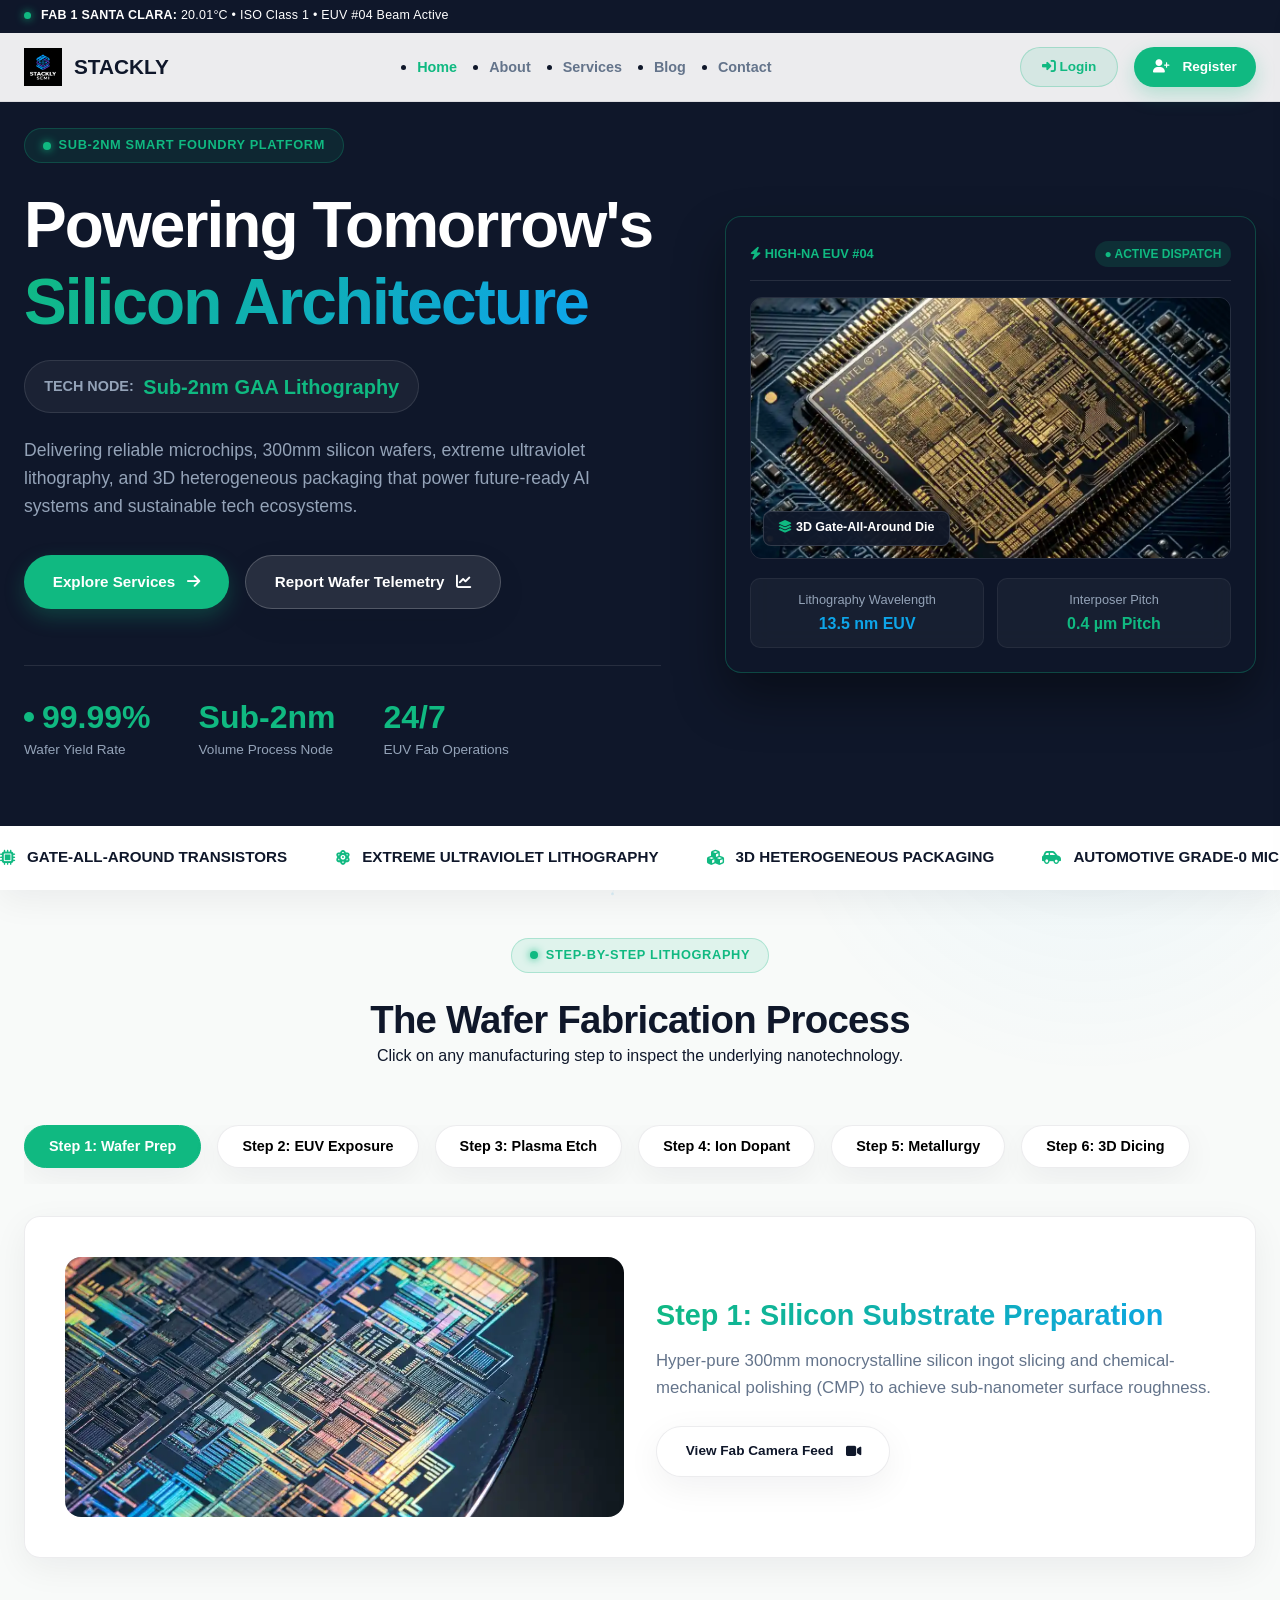
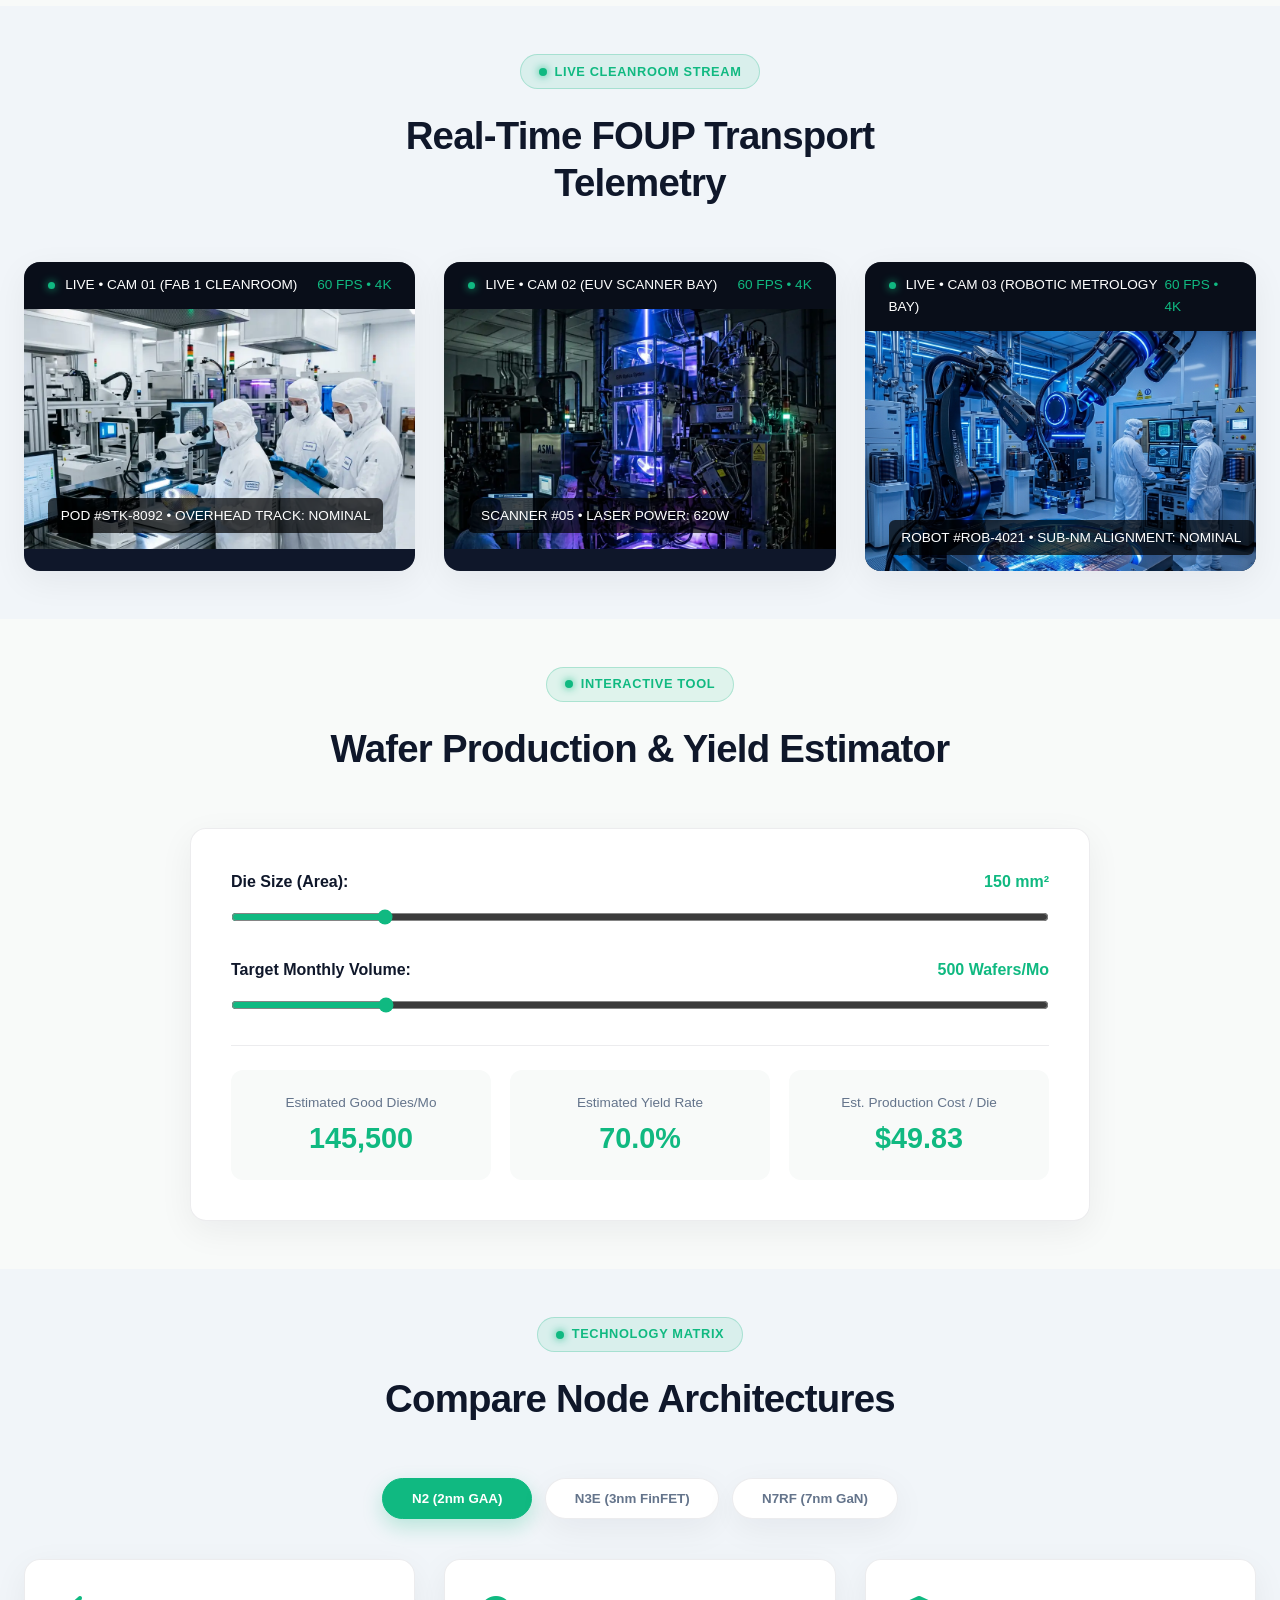
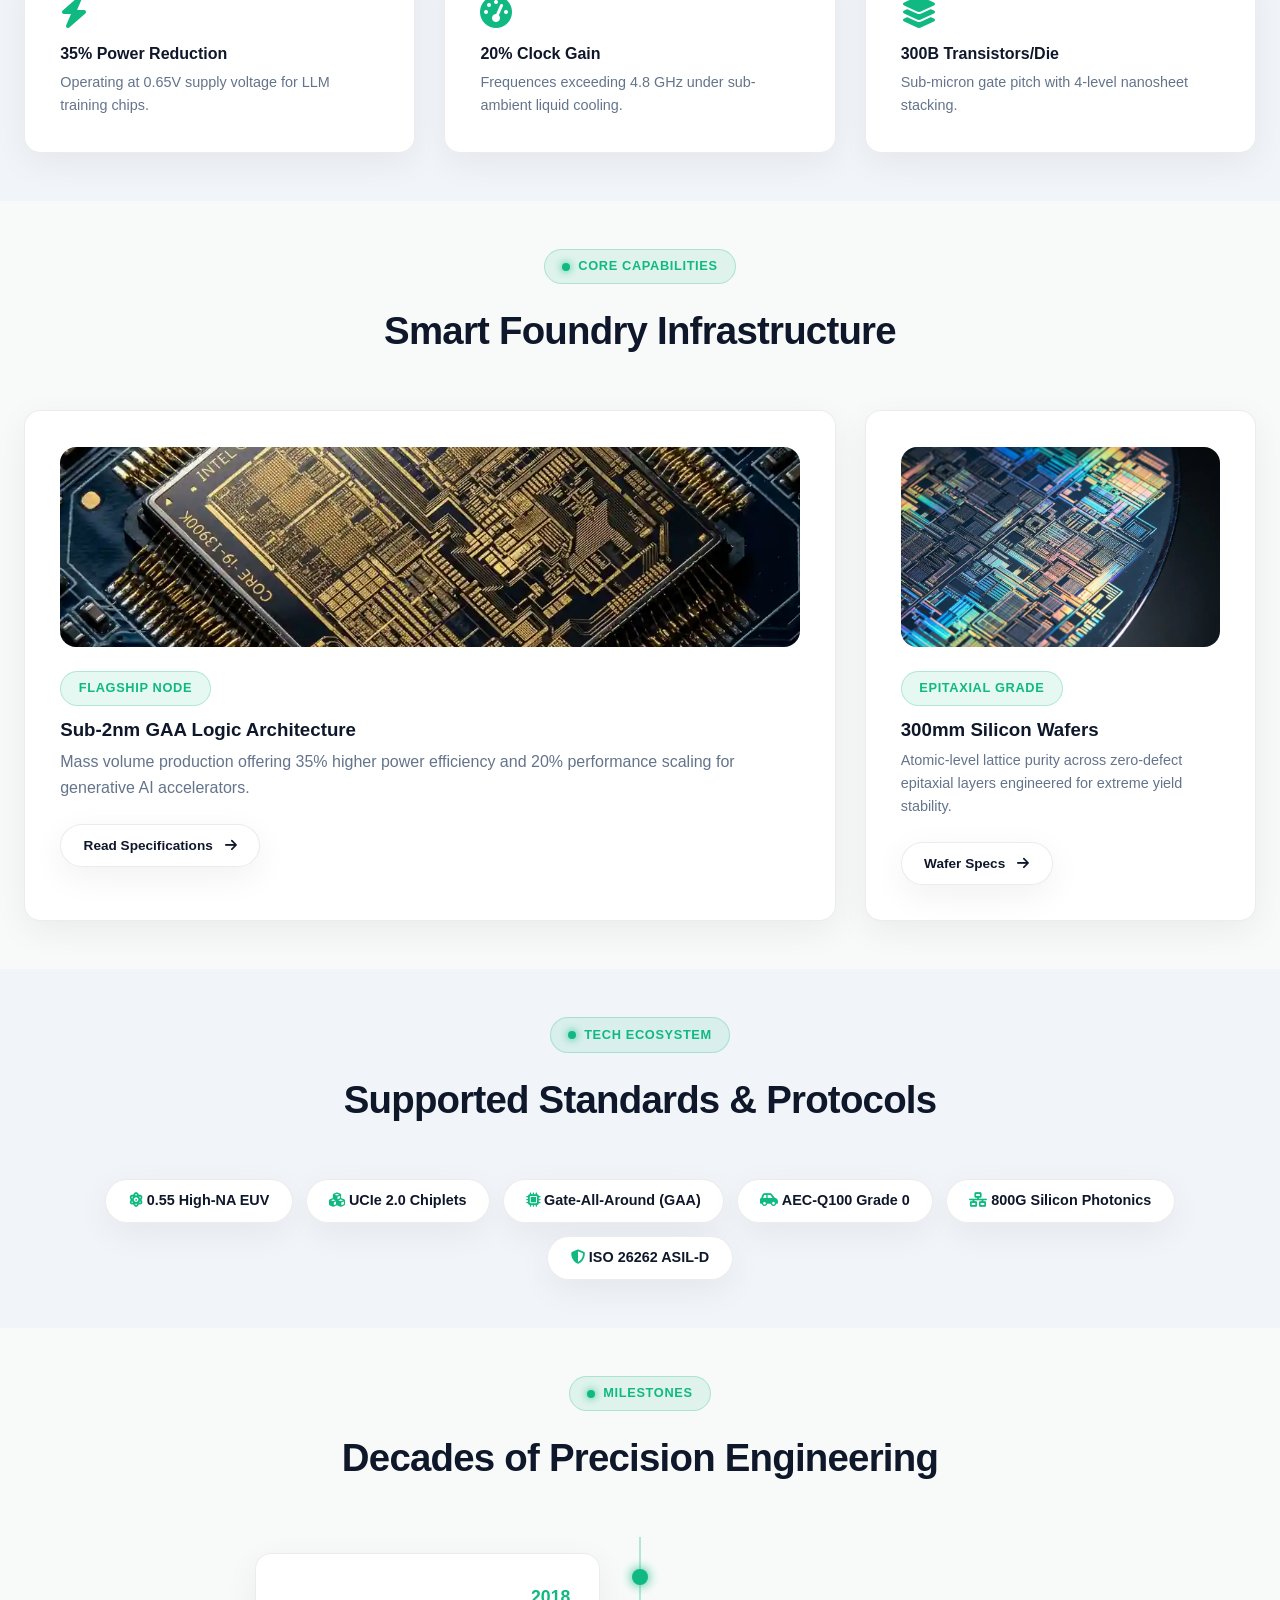
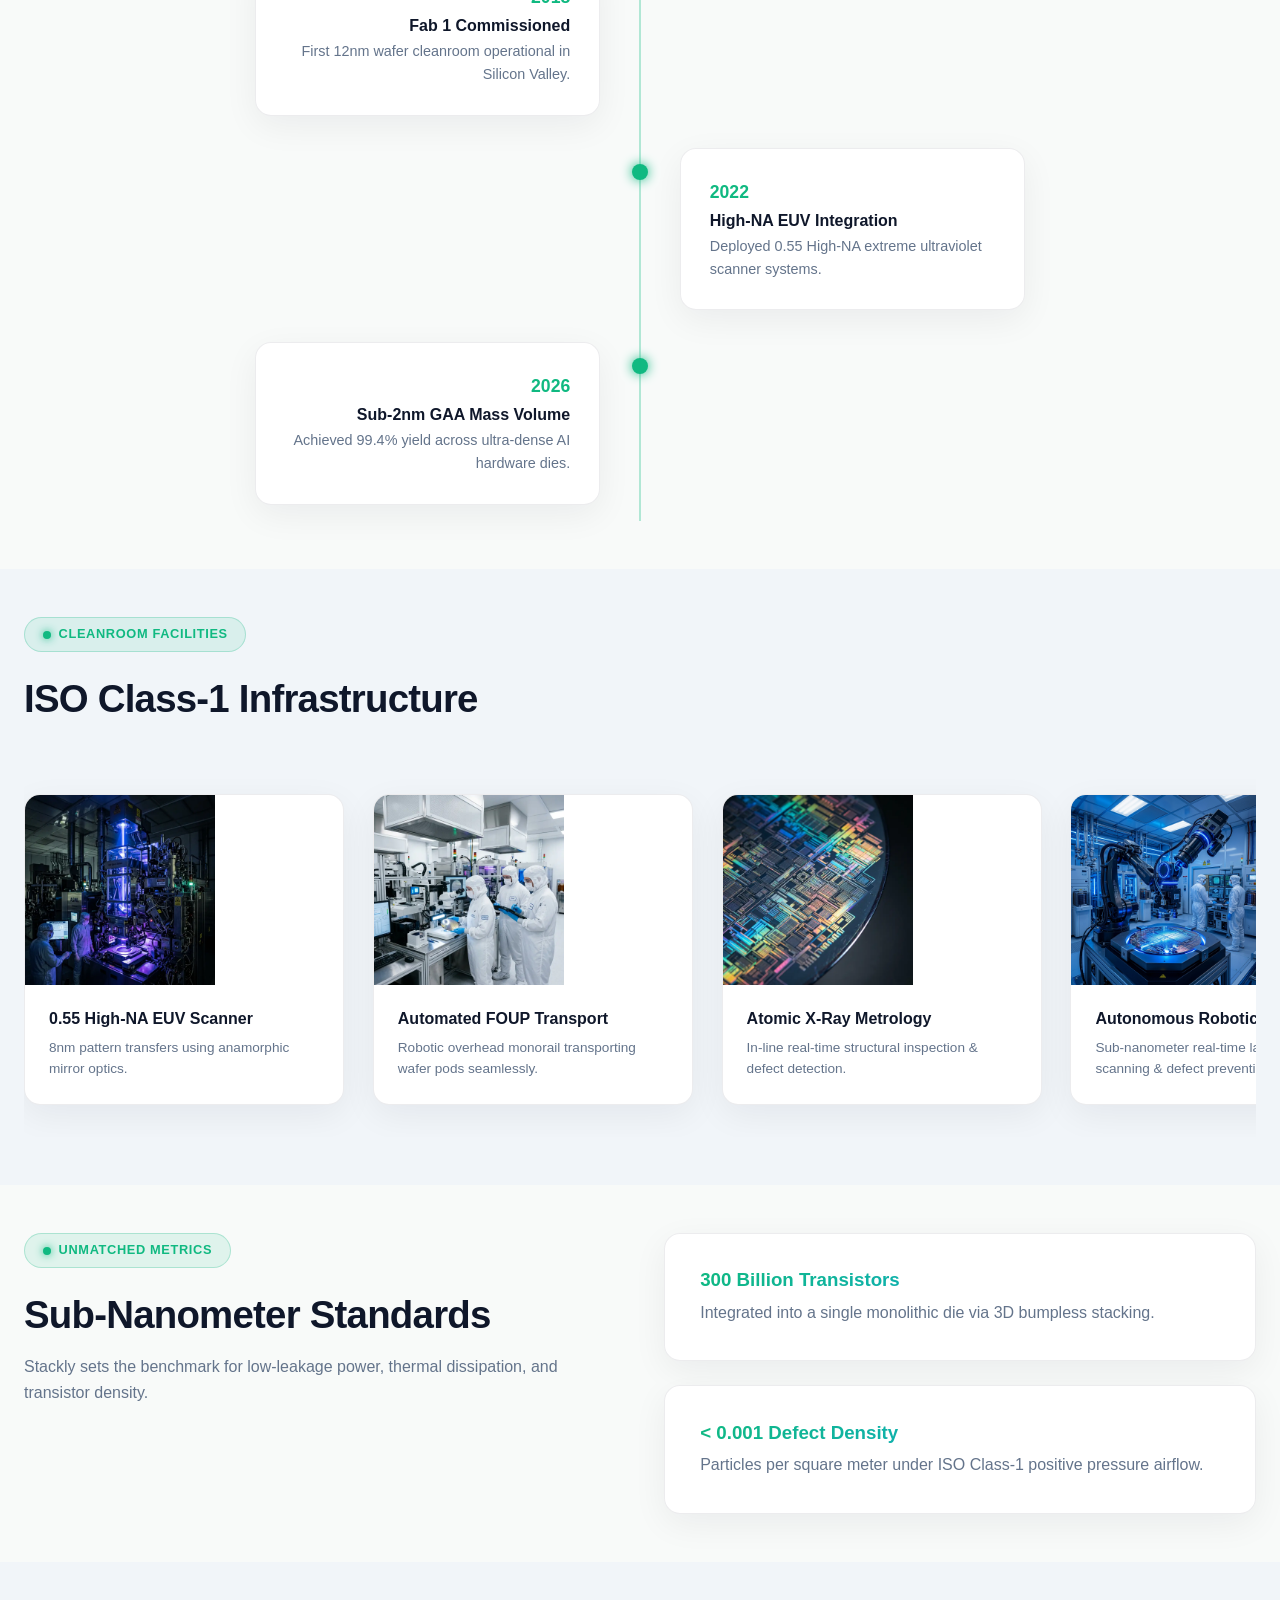
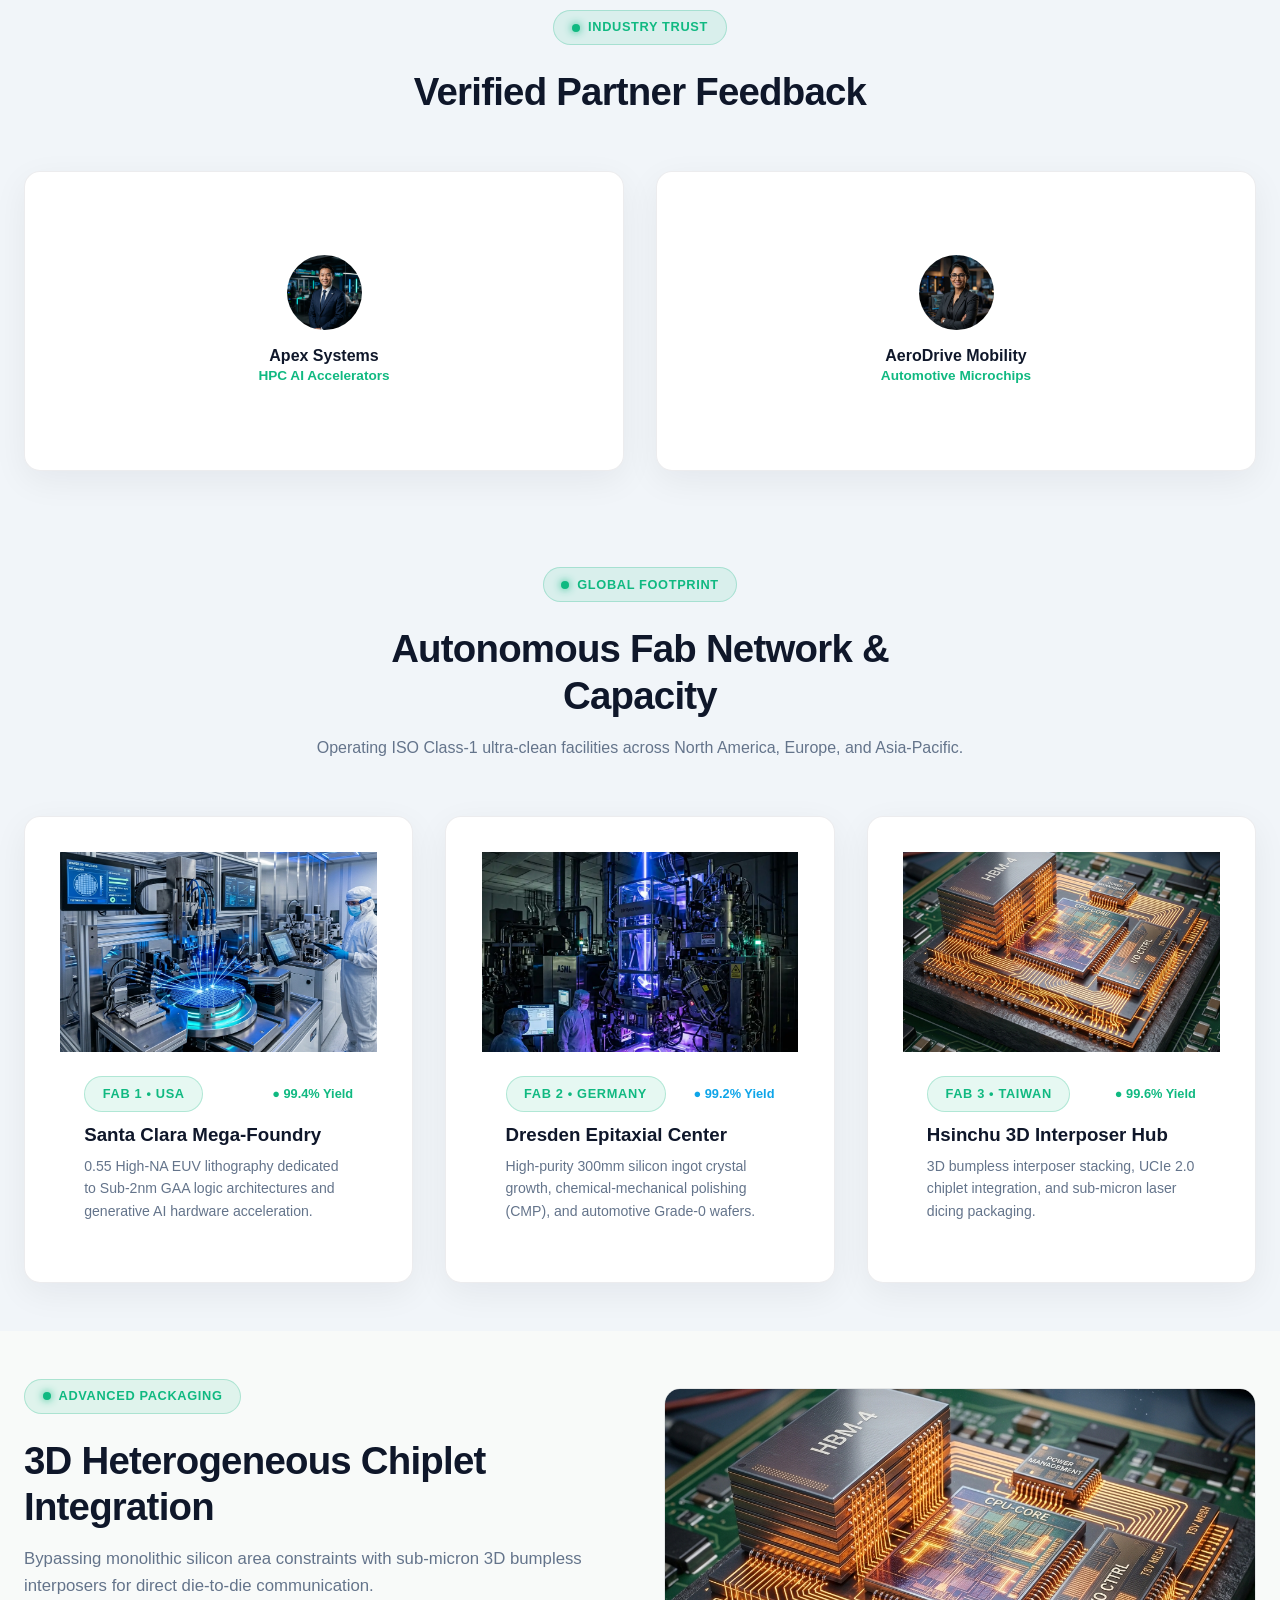
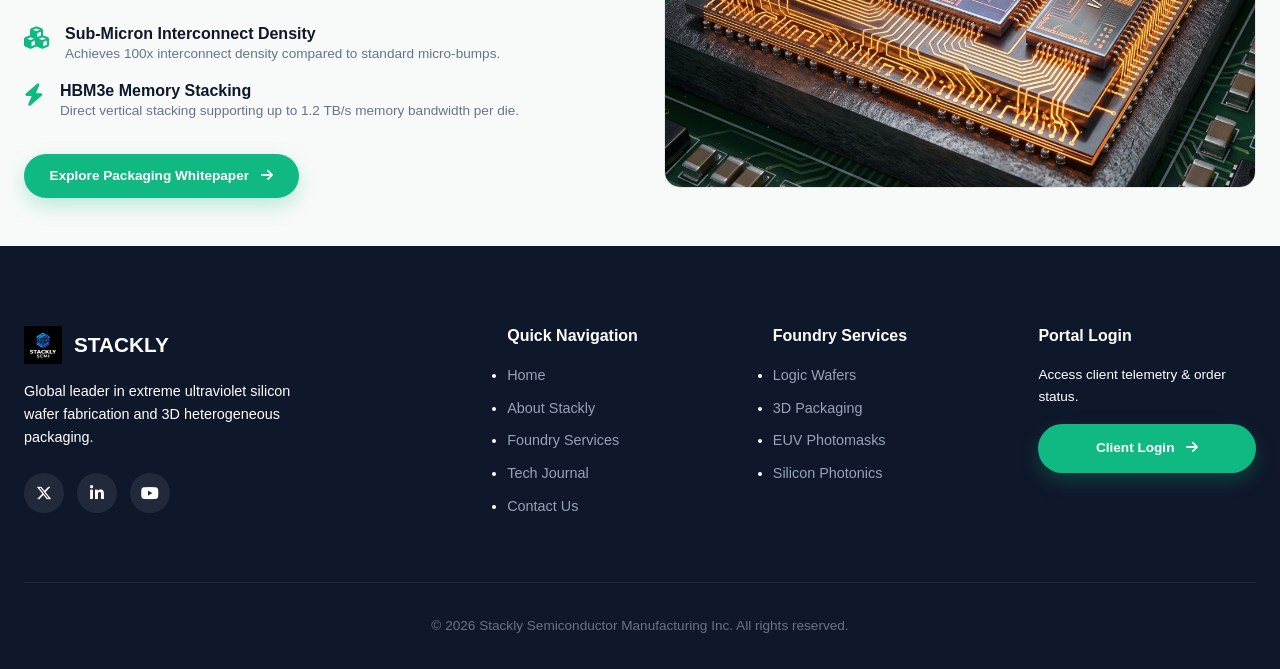
==== commit 08ddfcff: "Fix: hide Login/Register from mobile navbar, move to hamburger drawer with styled buttons and divide" ====
--- a/index.html
+++ b/index.html
@@ -111,8 +111,9 @@
             <li><a href="./services.html"><i class="fa-solid fa-bolt"></i> <span>Services</span></a></li>
             <li><a href="./blog.html"><i class="fa-solid fa-newspaper"></i> <span>Blog</span></a></li>
             <li><a href="./contact.html"><i class="fa-solid fa-headset"></i> <span>Contact</span></a></li>
-            <li><a href="./login.html" style="color:var(--accent);"><i class="fa-solid fa-arrow-right-to-bracket"></i> <span>Portal Login</span></a></li>
-            <li><a href="./register.html" style="color:var(--accent); font-weight:700;"><i class="fa-solid fa-user-plus"></i> <span>Register Account</span></a></li>
+            <li class="menu-divider"></li>
+            <li><a href="./login.html" class="drawer-login"><i class="fa-solid fa-arrow-right-to-bracket"></i> <span>Portal Login</span></a></li>
+            <li><a href="./register.html" class="drawer-register"><i class="fa-solid fa-user-plus"></i> <span>Register Account</span></a></li>
         </ul>
     </aside>
 
--- a/css/style.css
+++ b/css/style.css
@@ -0,0 +1,763 @@
+/* ==========================================================================
+   STACKLY SEMICONDUCTOR — ULTRA-CLEAN & PIXEL-PERFECT DESIGN SYSTEM
+   Fixed Overlaps, Clean Header, Crisp Hero Contrast & Generous Whitespace
+   ========================================================================== */
+
+@import url('https://fonts.googleapis.com/css2?family=Inter:wght@300;400;500;600;700;800;900&family=Space+Grotesk:wght@500;600;700;800&display=swap');
+
+:root {
+    --bg: #F8FAF9;
+    --bg-card: #FFFFFF;
+    --bg-secondary: #F1F5F9;
+    --dark-text: #0F172A;
+    --muted-text: #64748B;
+    
+    --accent: #10B981; /* Emerald Green */
+    --accent-glow: rgba(16, 185, 129, 0.25);
+    --secondary-blue: #0EA5E9; /* Electric Cyan */
+    --secondary-glow: rgba(14, 165, 233, 0.25);
+    --dark-slate: #0F172A;
+    
+    --glass: rgba(255, 255, 255, 0.95);
+    --glass-border: rgba(15, 23, 42, 0.08);
+    --shadow: 0 10px 35px rgba(15, 23, 42, 0.06);
+    --shadow-hover: 0 20px 45px rgba(16, 185, 129, 0.15);
+    
+    --radius: 16px;
+    --radius-full: 9999px;
+    --transition: all 0.3s cubic-bezier(0.16, 1, 0.3, 1);
+    --container: 1280px;
+}
+
+/* Reset & Core */
+*, *::before, *::after {
+    margin: 0;
+    padding: 0;
+    box-sizing: border-box;
+}
+
+html, body {
+    overflow-x: hidden;
+    width: 100%;
+    position: relative;
+}
+
+html {
+    scroll-behavior: smooth;
+}
+
+body {
+    font-family: 'Inter', sans-serif;
+    background: var(--bg);
+    color: var(--dark-text);
+    line-height: 1.6;
+    min-height: 100vh;
+}
+
+a {
+    text-decoration: none;
+    color: inherit;
+    transition: var(--transition);
+}
+
+img {
+    max-width: 100%;
+    display: block;
+    object-fit: cover;
+}
+
+.container {
+    width: min(100% - 48px, var(--container));
+    margin: 0 auto;
+}
+
+/* Typography & Badges */
+h1, h2, h3, h4, h5, h6 {
+    font-family: 'Space Grotesk', sans-serif;
+    color: var(--dark-text);
+    font-weight: 700;
+    line-height: 1.2;
+}
+
+h1 { font-size: clamp(2.5rem, 5vw, 4rem); letter-spacing: -0.03em; }
+h2 { font-size: clamp(1.8rem, 3vw, 2.8rem); letter-spacing: -0.02em; }
+
+.gradient-text {
+    background: linear-gradient(135deg, var(--accent) 0%, var(--secondary-blue) 50%, var(--accent) 100%);
+    background-size: 200% auto;
+    -webkit-background-clip: text;
+    -webkit-text-fill-color: transparent;
+    animation: shineText 4s linear infinite;
+}
+
+@keyframes shineText {
+    0% { background-position: 0% 50%; }
+    50% { background-position: 100% 50%; }
+    100% { background-position: 0% 50%; }
+}
+
+.hero-badge {
+    display: inline-flex;
+    align-items: center;
+    gap: 0.5rem;
+    padding: 0.4rem 1.1rem;
+    background: rgba(16, 185, 129, 0.1);
+    border: 1px solid rgba(16, 185, 129, 0.25);
+    border-radius: var(--radius-full);
+    color: var(--accent);
+    font-weight: 700;
+    font-size: 0.8rem;
+    letter-spacing: 0.05em;
+    text-transform: uppercase;
+    margin-bottom: 1.5rem;
+}
+
+.hero-badge span {
+    width: 8px;
+    height: 8px;
+    background: var(--accent);
+    border-radius: 50%;
+    display: inline-block;
+    box-shadow: 0 0 8px var(--accent);
+}
+
+/* Buttons */
+.btn {
+    display: inline-flex;
+    align-items: center;
+    justify-content: center;
+    gap: 0.75rem;
+    padding: 0.85rem 1.8rem;
+    border-radius: var(--radius-full);
+    font-weight: 600;
+    font-size: 0.95rem;
+    cursor: pointer;
+    border: none;
+    transition: var(--transition);
+}
+
+.btn-primary {
+    background: var(--accent);
+    color: #FFF;
+    box-shadow: 0 8px 20px var(--accent-glow);
+}
+
+.btn-primary:hover {
+    background: #059669;
+    transform: translateY(-2px);
+    box-shadow: 0 12px 28px var(--accent-glow);
+}
+
+.btn-outline {
+    background: #FFF;
+    border: 1px solid var(--glass-border);
+    color: var(--dark-text);
+    box-shadow: var(--shadow);
+}
+
+.btn-outline:hover {
+    border-color: var(--accent);
+    color: var(--accent);
+    transform: translateY(-2px);
+}
+
+/* RADAR SCANNER LOADER */
+#loader {
+    position: fixed;
+    inset: 0;
+    background: var(--bg);
+    z-index: 99999;
+    display: flex;
+    align-items: center;
+    justify-content: center;
+    transition: opacity 0.6s ease, visibility 0.6s ease;
+}
+
+#loader.fade-out {
+    opacity: 0;
+    visibility: hidden;
+    pointer-events: none;
+}
+
+.loader-container { text-align: center; max-width: 320px; }
+
+.radar {
+    width: 100px;
+    height: 100px;
+    margin: 0 auto 1.5rem;
+    position: relative;
+    border-radius: 50%;
+    background: rgba(16, 185, 129, 0.05);
+    border: 1px solid rgba(16, 185, 129, 0.2);
+    display: flex;
+    align-items: center;
+    justify-content: center;
+}
+
+.radar .ring { position: absolute; border-radius: 50%; border: 1px solid rgba(16, 185, 129, 0.2); }
+.radar .ring1 { inset: 15px; }
+.radar .ring2 { inset: 30px; }
+
+.radar .core {
+    width: 44px;
+    height: 44px;
+    background: #FFF;
+    border-radius: 50%;
+    display: flex;
+    align-items: center;
+    justify-content: center;
+    box-shadow: var(--shadow);
+    z-index: 2;
+}
+
+.radar .core img { width: 28px; height: 28px; }
+
+.radar .scanner {
+    position: absolute;
+    inset: 0;
+    border-radius: 50%;
+    background: conic-gradient(from 0deg, transparent 0%, rgba(16, 185, 129, 0.3) 100%);
+    animation: radarScan 2s linear infinite;
+}
+
+@keyframes radarScan { 0% { transform: rotate(0deg); } 100% { transform: rotate(360deg); } }
+
+.progress { height: 5px; background: #E2E8F0; border-radius: 10px; margin-top: 1.5rem; overflow: hidden; position: relative; }
+.progress-bar { height: 100%; width: 100%; }
+.progress-bar span { display: block; height: 100%; background: linear-gradient(90deg, var(--accent), var(--secondary-blue)); width: 0%; transition: width 0.05s linear; }
+
+/* HEADER & NAVBAR (FIXED OVERLAP ISSUES) */
+header {
+    position: fixed;
+    top: 0;
+    left: 0;
+    width: 100%;
+    z-index: 1000;
+    background: rgba(255, 255, 255, 0.92);
+    backdrop-filter: blur(16px);
+    border-bottom: 1px solid var(--glass-border);
+    transition: var(--transition);
+}
+
+.telemetry-ticker {
+    background: var(--dark-slate);
+    color: #FFF;
+    padding: 0.4rem 0;
+    font-size: 0.78rem;
+    letter-spacing: 0.02em;
+}
+
+.telemetry-status-dot {
+    width: 7px;
+    height: 7px;
+    background: var(--accent);
+    border-radius: 50%;
+    display: inline-block;
+    box-shadow: 0 0 8px var(--accent);
+    margin-right: 0.4rem;
+}
+
+.navbar {
+    padding: 0.9rem 0;
+}
+
+.navbar .container {
+    display: flex;
+    align-items: center;
+    justify-content: space-between;
+}
+
+.logo { display: flex; align-items: center; gap: 0.75rem; }
+.logo img { width: 38px; height: 38px; }
+.logo-text { font-family: 'Space Grotesk', sans-serif; font-size: 1.3rem; font-weight: 800; color: var(--dark-text); }
+.logo-text span { color: var(--accent); }
+
+.nav-links { display: flex; gap: 2rem; }
+.nav-links a { font-weight: 600; font-size: 0.9rem; color: var(--muted-text); position: relative; padding: 0.2rem 0; }
+.nav-links a:hover, .nav-links a.active { color: var(--accent); }
+
+.nav-right { display: flex; align-items: center; gap: 1rem; }
+.login-btn { padding: 0.5rem 1.3rem; border-radius: var(--radius-full); background: rgba(16, 185, 129, 0.1); color: var(--accent); font-weight: 700; font-size: 0.85rem; border: 1px solid rgba(16, 185, 129, 0.25); }
+.login-btn:hover { background: var(--accent); color: #FFF; }
+
+.menu-toggle { display: none; flex-direction: column; gap: 5px; cursor: pointer; background: none; border: none; }
+.menu-toggle span { width: 22px; height: 2px; background: var(--dark-text); border-radius: 2px; }
+
+/* MOBILE MENU OVERLAY & DRAWER */
+.mobile-overlay { position: fixed; inset: 0; background: rgba(15, 23, 42, 0.4); backdrop-filter: blur(4px); z-index: 1050; opacity: 0; visibility: hidden; transition: var(--transition); }
+.mobile-overlay.active { opacity: 1; visibility: visible; }
+
+.mobile-menu { position: fixed; top: 0; right: -300px; width: 280px; height: 100vh; background: #FFF; z-index: 1100; padding: 2rem 1.8rem; transition: right 0.4s cubic-bezier(0.16, 1, 0.3, 1); box-shadow: var(--shadow); overflow-y: auto; }
+.mobile-menu.active { right: 0; }
+.mobile-menu ul { display: flex; flex-direction: column; gap: 0.5rem; list-style: none; padding: 0; }
+.mobile-menu a { display: flex; align-items: center; gap: 0.9rem; font-size: 0.95rem; font-weight: 600; color: var(--dark-text); padding: 0.75rem 1rem; border-radius: 10px; transition: var(--transition); }
+.mobile-menu a:hover { background: rgba(16,185,129,0.08); color: var(--accent); }
+.mobile-menu a i { color: var(--accent); width: 20px; text-align: center; }
+/* Divider before auth links in drawer */
+.mobile-menu .menu-divider { height: 1px; background: var(--glass-border); margin: 0.8rem 0; }
+/* Login & Register as full-width button styles in drawer */
+.mobile-menu .drawer-login { background: rgba(16,185,129,0.08); border: 1px solid rgba(16,185,129,0.25); color: var(--accent) !important; border-radius: 10px; }
+.mobile-menu .drawer-login:hover { background: rgba(16,185,129,0.18); }
+.mobile-menu .drawer-register { background: var(--accent); color: #FFF !important; border-radius: 10px; justify-content: center; }
+.mobile-menu .drawer-register:hover { background: #059669; }
+.mobile-menu .drawer-register i { color: #FFF !important; }
+
+/* HERO SECTION (CRISP CONTRAST & SPACIOUS) */
+.hero {
+    position: relative;
+    padding: 8rem 0 4rem;
+    overflow: hidden;
+    background: var(--dark-slate);
+    color: #FFF;
+}
+
+.hero-bg {
+    position: absolute;
+    inset: 0;
+    z-index: 0;
+    overflow: hidden;
+}
+
+.hero-bg-img {
+    position: absolute;
+    inset: 0;
+    width: 100%;
+    height: 100%;
+    object-fit: cover;
+    opacity: 0;
+    transform: scale(1);
+    animation: heroSlideFade 18s infinite ease-in-out;
+}
+
+.hero-bg-img.img-1 {
+    animation-delay: 0s;
+}
+
+.hero-bg-img.img-2 {
+    animation-delay: 6s;
+}
+
+.hero-bg-img.img-3 {
+    animation-delay: 12s;
+}
+
+@keyframes heroSlideFade {
+    0% {
+        opacity: 0;
+        transform: scale(1) translateY(0);
+    }
+    6% {
+        opacity: 0.45;
+    }
+    33% {
+        opacity: 0.45;
+        transform: scale(1.1) translateY(-10px);
+    }
+    39% {
+        opacity: 0;
+        transform: scale(1.15) translateY(-15px);
+    }
+    100% {
+        opacity: 0;
+    }
+}
+
+/* EUV LASER SCANNING BEAM OVERLAY */
+.hero-laser-scanner {
+    position: absolute;
+    left: 0;
+    right: 0;
+    height: 3px;
+    background: linear-gradient(90deg, transparent, var(--accent), var(--secondary-blue), transparent);
+    box-shadow: 0 0 15px var(--accent), 0 0 30px var(--secondary-blue);
+    z-index: 1;
+    opacity: 0.7;
+    animation: laserScan 4s ease-in-out infinite;
+}
+
+@keyframes laserScan {
+    0% { top: 0%; opacity: 0; }
+    15% { opacity: 0.85; }
+    85% { opacity: 0.85; }
+    100% { top: 100%; opacity: 0; }
+}
+
+.hero-overlay {
+    position: absolute;
+    inset: 0;
+    z-index: 1;
+    background: linear-gradient(to right, rgba(15, 23, 42, 0.92) 0%, rgba(15, 23, 42, 0.55) 100%);
+}
+
+.hero .container {
+    display: flex;
+    align-items: center;
+    gap: 4rem;
+    position: relative;
+    z-index: 2;
+}
+
+@media (max-width: 992px) {
+    .hero .container {
+        flex-direction: column;
+        gap: 2.5rem;
+    }
+}
+
+.hero-content {
+    position: relative;
+    z-index: 2;
+    flex: 1.2;
+}
+
+.hero-title {
+    color: #FFF;
+    margin-bottom: 1.2rem;
+}
+
+.hero-description {
+    font-size: 1.1rem;
+    color: #94A3B8;
+    margin-bottom: 2.2rem;
+    max-width: 620px;
+}
+
+.hero-buttons {
+    display: flex;
+    gap: 1rem;
+    margin-bottom: 3.5rem;
+    flex-wrap: wrap;
+}
+
+.hero-mini-stats {
+    display: flex;
+    gap: 3rem;
+    padding-top: 2rem;
+    border-top: 1px solid rgba(255, 255, 255, 0.1);
+}
+
+.hero-mini-stats h3 { font-size: 2rem; color: var(--accent); }
+.hero-mini-stats span { font-size: 0.85rem; color: #94A3B8; }
+
+/* MARQUEE */
+.marquee-section { background: #FFF; border-y: 1px solid var(--glass-border); padding: 1.2rem 0; overflow: hidden; white-space: nowrap; box-shadow: var(--shadow); }
+.marquee-track { display: inline-flex; gap: 3rem; animation: marquee 25s linear infinite; }
+.marquee-item { display: inline-flex; align-items: center; gap: 0.75rem; font-weight: 700; font-size: 0.95rem; color: var(--dark-text); text-transform: uppercase; }
+.marquee-item i { color: var(--accent); }
+
+@keyframes marquee { 0% { transform: translateX(0); } 100% { transform: translateX(-50%); } }
+
+/* SECTIONS & CLEAN LAYOUTS */
+.section { padding: 3rem 0; position: relative; }
+.section-head { margin-bottom: 3.5rem; max-width: 650px; }
+.section-head.text-center { margin-left: auto; margin-right: auto; text-align: center; }
+
+/* 1. Bento Grid */
+.bento-grid { display: grid; grid-template-columns: repeat(3, 1fr); gap: 1.8rem; }
+.bento-card { background: var(--bg-card); border: 1px solid var(--glass-border); border-radius: var(--radius); padding: 2.2rem; box-shadow: var(--shadow); transition: var(--transition); position: relative; overflow: hidden; }
+.bento-card:hover { transform: translateY(-4px); box-shadow: var(--shadow-hover); border-color: var(--accent); }
+.bento-card.col-span-2 { grid-column: span 2; }
+
+/* 2. Spotlight Hover Card */
+.spotlight-card { position: relative; }
+.spotlight-card::before { content: ''; position: absolute; inset: 0; background: radial-gradient(600px circle at var(--mouse-x, 50%) var(--mouse-y, 50%), rgba(16, 185, 129, 0.08), transparent 40%); opacity: 0; transition: opacity 0.4s ease; pointer-events: none; }
+.spotlight-card:hover::before { opacity: 1; }
+
+/* 3. Flip Cards */
+.flip-card { perspective: 1000px; min-height: 300px; }
+.flip-card-inner { position: relative; width: 100%; height: 100%; transition: transform 0.8s cubic-bezier(0.175, 0.885, 0.32, 1.275); transform-style: preserve-3d; }
+.flip-card:hover .flip-card-inner { transform: rotateY(180deg); }
+.flip-card-front, .flip-card-back { position: absolute; inset: 0; backface-visibility: hidden; border-radius: var(--radius); padding: 2rem; background: #FFF; border: 1px solid var(--glass-border); box-shadow: var(--shadow); display: flex; flex-direction: column; align-items: center; justify-content: center; text-align: center; }
+.flip-card-back { transform: rotateY(180deg); background: var(--dark-slate); color: #FFF; }
+.flip-card-back p { color: #94A3B8; }
+
+/* 4. Expandable Accordion Cards */
+.expandable-card { background: #FFF; border: 1px solid var(--glass-border); border-radius: var(--radius); padding: 1.5rem 2rem; box-shadow: var(--shadow); cursor: pointer; margin-bottom: 1.2rem; transition: var(--transition); }
+.expandable-header { display: flex; align-items: center; justify-content: space-between; }
+.expandable-header h3, .expandable-header h4 { display: flex; align-items: center; gap: 1rem; }
+.expandable-header i { color: var(--accent); }
+.expandable-icon { font-size: 1.4rem; color: var(--accent); transition: transform 0.3s ease; }
+.expandable-content { max-height: 0; overflow: hidden; transition: max-height 0.4s ease, margin-top 0.4s ease; }
+.expandable-card.active { border-color: var(--accent); box-shadow: var(--shadow-hover); }
+.expandable-card.active .expandable-content { max-height: 250px; margin-top: 1rem; }
+.expandable-card.active .expandable-icon { transform: rotate(45deg); }
+
+/* 5. Timeline */
+.timeline { position: relative; max-width: 850px; margin: 0 auto; }
+.timeline::after { content: ''; position: absolute; width: 2px; background: rgba(16, 185, 129, 0.3); top: 0; bottom: 0; left: 50%; transform: translateX(-50%); }
+.timeline-item { padding: 1rem 2.5rem; position: relative; width: 50%; }
+.timeline-item.left { left: 0; text-align: right; }
+.timeline-item.right { left: 50%; text-align: left; }
+.timeline-dot { position: absolute; width: 16px; height: 16px; background: var(--accent); border-radius: 50%; top: 2rem; z-index: 10; box-shadow: 0 0 12px var(--accent); }
+.timeline-item.left .timeline-dot { right: -8px; }
+.timeline-item.right .timeline-dot { left: -8px; }
+.timeline-content { background: #FFF; padding: 1.8rem; border-radius: var(--radius); border: 1px solid var(--glass-border); box-shadow: var(--shadow); }
+
+/* 6. Horizontal Scroll */
+.horizontal-scroll-container { overflow-x: auto; display: flex; gap: 1.8rem; padding: 1rem 0 2rem; scrollbar-width: thin; scrollbar-color: var(--accent) #E2E8F0; }
+.horizontal-card { min-width: 320px; width: 320px; background: #FFF; border: 1px solid var(--glass-border); border-radius: var(--radius); box-shadow: var(--shadow); overflow: hidden; flex-shrink: 0; }
+
+/* 7. Wafer Yield Calculator Widget */
+.calc-card { background: #FFF; border: 1px solid var(--glass-border); border-radius: var(--radius); padding: 2.5rem; box-shadow: var(--shadow); max-width: 900px; margin: 0 auto; }
+.calc-slider-group { margin-bottom: 1.8rem; }
+.calc-slider-header { display: flex; justify-content: space-between; font-weight: 600; margin-bottom: 0.5rem; }
+.calc-slider { width: 100%; accent-color: var(--accent); height: 8px; border-radius: 4px; cursor: pointer; }
+.calc-results { display: grid; grid-template-columns: repeat(auto-fit, minmax(180px, 1fr)); gap: 1.2rem; padding-top: 1.5rem; border-top: 1px solid var(--glass-border); text-align: center; }
+.calc-res-item { background: var(--bg); padding: 1.2rem; border-radius: 12px; }
+.calc-res-val { font-size: 1.8rem; font-weight: 800; color: var(--accent); }
+
+/* 8. Tabbed Process Matrix */
+.tab-buttons { display: flex; justify-content: center; gap: 0.8rem; margin-bottom: 2.5rem; flex-wrap: wrap; }
+.tab-btn { padding: 0.75rem 1.8rem; border-radius: var(--radius-full); background: #FFF; border: 1px solid var(--glass-border); font-weight: 600; color: var(--muted-text); cursor: pointer; box-shadow: var(--shadow); transition: var(--transition); }
+.tab-btn.active, .tab-btn:hover { background: var(--accent); color: #FFF; border-color: var(--accent); box-shadow: 0 8px 20px var(--accent-glow); }
+.tab-content { display: none; }
+.tab-content.active { display: block; animation: fadeIn 0.4s ease; }
+
+@keyframes fadeIn { from { opacity: 0; transform: translateY(8px); } to { opacity: 1; transform: translateY(0); } }
+
+/* 9. Badge Cloud */
+.badge-cloud { display: flex; flex-wrap: wrap; gap: 0.8rem; justify-content: center; }
+.badge-item { padding: 0.6rem 1.4rem; background: #FFF; border: 1px solid var(--glass-border); border-radius: var(--radius-full); font-weight: 600; font-size: 0.9rem; color: var(--dark-text); box-shadow: var(--shadow); position: relative; cursor: pointer; transition: var(--transition); }
+.badge-item:hover { border-color: var(--accent); color: var(--accent); transform: translateY(-2px); }
+
+/* 11. Lithography Stepper Widget */
+.stepper-container { display: flex; gap: 1rem; margin-bottom: 2rem; overflow-x: auto; padding-bottom: 1rem; }
+.step-pill { padding: 0.8rem 1.5rem; border-radius: var(--radius-full); background: #FFF; border: 1px solid var(--glass-border); font-weight: 700; font-size: 0.9rem; cursor: pointer; white-space: nowrap; box-shadow: var(--shadow); transition: var(--transition); }
+.step-pill.active { background: var(--accent); color: #FFF; border-color: var(--accent); }
+
+.step-display-card { background: #FFF; border: 1px solid var(--glass-border); border-radius: var(--radius); padding: 2.5rem; box-shadow: var(--shadow); display: flex; gap: 2rem; flex-wrap: wrap; align-items: center; }
+
+/* 12. Live Fab Cam Widget */
+.cam-card { background: var(--dark-slate); color: #FFF; border-radius: var(--radius); overflow: hidden; position: relative; box-shadow: var(--shadow); }
+.cam-header { background: rgba(0,0,0,0.4); padding: 0.8rem 1.5rem; display: flex; justify-content: space-between; align-items: center; font-size: 0.85rem; }
+.cam-body { position: relative; height: 240px; overflow: hidden; }
+.cam-overlay-text { position: absolute; bottom: 1rem; left: 1.5rem; font-family: 'Space Grotesk', sans-serif; font-size: 0.85rem; background: rgba(0,0,0,0.7); padding: 0.4rem 0.8rem; border-radius: 6px; }
+
+/* DASHBOARD & FOOTER */
+.dashboard-layout { display: flex; min-height: 100vh; background: var(--bg); }
+.sidebar { width: 280px; background: #FFF; border-right: 1px solid var(--glass-border); padding: 2.2rem 1.8rem; display: flex; flex-direction: column; justify-content: flex-start; gap: 2.5rem; box-shadow: var(--shadow); }
+.dashboard-main { flex: 1; padding: 3rem; overflow-y: auto; }
+
+.metrics-grid { display: grid; grid-template-columns: repeat(auto-fit, minmax(230px, 1fr)); gap: 1.8rem; margin-bottom: 2.5rem; }
+.metric-card { background: #FFF; border: 1px solid var(--glass-border); border-radius: var(--radius); padding: 1.8rem; box-shadow: var(--shadow); }
+.metric-val { font-size: 2.2rem; font-weight: 800; color: var(--accent); margin-top: 0.5rem; }
+
+footer { background: var(--dark-slate); color: #FFF; padding: 5rem 0 2rem; }
+.footer-grid { display: grid; grid-template-columns: 2fr repeat(3, 1fr); gap: 3rem; margin-bottom: 4rem; }
+.footer p { color: #94A3B8; }
+
+.social-links { display: flex; gap: 0.8rem; margin-top: 1.5rem; }
+.social-icon { width: 40px; height: 40px; border-radius: 50%; background: rgba(255, 255, 255, 0.08); display: flex; align-items: center; justify-content: center; color: #FFF; transition: var(--transition); }
+.social-icon:hover { background: var(--accent); transform: translateY(-2px); }
+
+/* RESPONSIVE */
+@media (max-width: 992px) {
+    .bento-grid { grid-template-columns: repeat(2, 1fr); }
+    .bento-card.col-span-2 { grid-column: span 2; }
+    .footer-grid { grid-template-columns: 1fr 1fr; }
+    .timeline::after { left: 30px; }
+    .timeline-item { width: 100%; padding-left: 70px; padding-right: 20px; }
+    .timeline-item.left, .timeline-item.right { left: 0; text-align: left; }
+    .timeline-item.left .timeline-dot, .timeline-item.right .timeline-dot { left: 21px; }
+}
+
+@media (max-width: 768px) {
+    /* -- Global overflow guard -- */
+    html, body { overflow-x: hidden; max-width: 100vw; }
+    * { box-sizing: border-box; }
+
+    /* -- Navigation -- */
+    .nav-links { display: none; }
+    .menu-toggle { display: flex; }
+    .nav-right { gap: 0.5rem; }
+    /* Hide Login & Register from top navbar on mobile — they live in the drawer */
+    .nav-right .login-btn,
+    .nav-right .btn-primary { display: none; }
+
+    /* -- Hero -- */
+    .hero { padding: 5rem 0 3rem; }
+    .hero .container { flex-direction: column; gap: 2rem; }
+    .hero-content { min-width: 0; width: 100%; }
+    .hero-title { font-size: clamp(1.8rem, 7vw, 2.8rem); }
+    .hero-description { font-size: 1rem; }
+    .hero-buttons { flex-direction: column; gap: 0.75rem; }
+    .hero-buttons .btn { width: 100%; justify-content: center; }
+    .hero-mini-stats { flex-direction: column; gap: 1.2rem; }
+
+    /* -- Marquee -- */
+    .marquee-track { gap: 1.5rem; }
+    .marquee-item { font-size: 0.82rem; }
+
+    /* -- Sections -- */
+    .section { padding: 2.5rem 0; }
+    .section-head { margin-bottom: 2rem; }
+    h2 { font-size: clamp(1.5rem, 5vw, 2.2rem); }
+
+    /* -- Bento Grid -- */
+    .bento-grid { grid-template-columns: 1fr; gap: 1.2rem; }
+    .bento-card.col-span-2 { grid-column: span 1; }
+    .bento-card { padding: 1.5rem; }
+
+    /* -- Stepper -- */
+    .stepper-container { gap: 0.6rem; }
+    .step-pill { padding: 0.6rem 1rem; font-size: 0.8rem; }
+    .step-display-card { flex-direction: column; padding: 1.5rem; gap: 1.2rem; }
+
+    /* -- Calc card -- */
+    .calc-card { padding: 1.5rem; }
+    .calc-results { grid-template-columns: 1fr; }
+
+    /* -- Timeline -- */
+    .timeline::after { left: 16px; }
+    .timeline-item { width: 100%; padding-left: 50px; padding-right: 10px; }
+    .timeline-item.left, .timeline-item.right { left: 0; text-align: left; }
+    .timeline-item.left .timeline-dot, .timeline-item.right .timeline-dot { left: 8px; }
+    .timeline-content { padding: 1.2rem; }
+
+    /* -- Horizontal scroll gallery -- */
+    .horizontal-scroll-container { gap: 1rem; }
+    .horizontal-card { min-width: 260px; width: 260px; }
+
+    /* -- Flip cards -- */
+    .flip-card { min-height: 240px; }
+
+    /* -- Badge cloud -- */
+    .badge-cloud { gap: 0.6rem; }
+    .badge-item { font-size: 0.82rem; padding: 0.5rem 1rem; }
+
+    /* -- Tab buttons -- */
+    .tab-buttons { gap: 0.5rem; }
+    .tab-btn { padding: 0.55rem 1.1rem; font-size: 0.82rem; }
+
+    /* -- Dashboard -- */
+    .dashboard-layout { flex-direction: column; }
+    .sidebar { width: 100%; min-height: unset; }
+    .dashboard-main { padding: 1.5rem; }
+    .metrics-grid { grid-template-columns: 1fr 1fr; gap: 1rem; }
+
+    /* -- Footer -- */
+    .footer-grid { grid-template-columns: 1fr; gap: 2rem; }
+    footer { padding: 3rem 0 1.5rem; }
+
+    /* -- Flex layouts that wrap -- */
+    .hero .container > div,
+    section > .container > div[style*="flex"] { flex-direction: column !important; }
+
+    /* -- Cam cards grid -- */
+    div[style*="grid-template-columns:repeat(auto-fit"] { grid-template-columns: 1fr !important; }
+
+    /* -- Images -- */
+    img { max-width: 100%; height: auto; }
+}
+
+@media (max-width: 480px) {
+    .hero { padding: 4.5rem 0 2.5rem; }
+    h1 { font-size: clamp(1.6rem, 8vw, 2.4rem); }
+    h2 { font-size: clamp(1.3rem, 6vw, 1.8rem); }
+    .metrics-grid { grid-template-columns: 1fr; }
+    .calc-res-val { font-size: 1.4rem; }
+    .hero-badge { font-size: 0.72rem; padding: 0.3rem 0.8rem; }
+    .btn { padding: 0.75rem 1.4rem; font-size: 0.88rem; }
+    .container { width: min(100% - 32px, var(--container)); }
+}
+
+/* ADVANCED ANIMATION UTILITIES */
+.hover-zoom-container { overflow: hidden; border-radius: var(--radius); }
+.hover-zoom-img { transition: transform 0.6s cubic-bezier(0.16, 1, 0.3, 1); width: 100%; object-fit: cover; }
+.hover-zoom-container:hover .hover-zoom-img { transform: scale(1.06); }
+
+.pulse-glow { animation: pulseGlow 3s infinite ease-in-out; }
+@keyframes pulseGlow { 0%, 100% { box-shadow: 0 0 15px rgba(16, 185, 129, 0.2); } 50% { box-shadow: 0 0 30px rgba(16, 185, 129, 0.6); } }
+
+.float-anim { animation: floatMotion 4s ease-in-out infinite; }
+@keyframes floatMotion { 0%, 100% { transform: translateY(0px); } 50% { transform: translateY(-8px); } }
+
+/* INTERACTIVE NEON GLOW BORDERS & BUTTON SWEEP */
+.glow-card-border:hover {
+    border-color: var(--accent);
+    box-shadow: 0 0 25px rgba(16, 185, 129, 0.3);
+}
+
+.radar-pulse-ring {
+    position: relative;
+}
+.radar-pulse-ring::after {
+    content: '';
+    position: absolute;
+    inset: -4px;
+    border-radius: 50%;
+    border: 2px solid var(--accent);
+    animation: radarRing 2s cubic-bezier(0, 0.2, 0.8, 1) infinite;
+    opacity: 0;
+}
+@keyframes radarRing {
+    0% { transform: scale(0.8); opacity: 1; }
+    100% { transform: scale(2.2); opacity: 0; }
+}
+
+.btn-primary {
+    position: relative;
+    overflow: hidden;
+}
+.btn-primary::before {
+    content: '';
+    position: absolute;
+    top: 0; left: -100%;
+    width: 100%; height: 100%;
+    background: linear-gradient(90deg, transparent, rgba(255,255,255,0.4), transparent);
+    transition: 0.5s;
+}
+.btn-primary:hover::before {
+    left: 100%;
+}
+
+.faq-item { background: #FFF; border: 1px solid var(--glass-border); border-radius: var(--radius); margin-bottom: 1rem; overflow: hidden; transition: var(--transition); }
+.faq-question { padding: 1.2rem 1.5rem; font-weight: 700; cursor: pointer; display: flex; justify-content: space-between; align-items: center; }
+.faq-answer { padding: 0 1.5rem 1.2rem; display: none; color: var(--muted-text); font-size: 0.9rem; border-top: 1px solid rgba(0,0,0,0.05); padding-top: 0.8rem; }
+.faq-item.active .faq-answer { display: block; animation: fadeIn 0.3s ease; }
+.faq-item.active .faq-toggle { transform: rotate(45deg); color: var(--accent); }
+.faq-toggle { font-size: 1.2rem; transition: transform 0.3s ease; }
+
+/* AMBIENT BACKGROUND ANIMATION & CANVAS STYLING */
+#bgCanvas {
+    position: fixed;
+    top: 0;
+    left: 0;
+    width: 100vw;
+    height: 100vh;
+    pointer-events: none;
+    z-index: -1;
+    opacity: 0.45;
+}
+
+body::before {
+    content: '';
+    position: fixed;
+    top: -20%;
+    left: -10%;
+    width: 50vw;
+    height: 50vw;
+    background: radial-gradient(circle, rgba(16, 185, 129, 0.06) 0%, transparent 70%);
+    pointer-events: none;
+    z-index: -1;
+    animation: orbFloat 12s ease-in-out infinite alternate;
+}
+
+body::after {
+    content: '';
+    position: fixed;
+    bottom: -20%;
+    right: -10%;
+    width: 50vw;
+    height: 50vw;
+    background: radial-gradient(circle, rgba(14, 165, 233, 0.06) 0%, transparent 70%);
+    pointer-events: none;
+    z-index: -1;
+    animation: orbFloat 15s ease-in-out infinite alternate-reverse;
+}
+
+@keyframes orbFloat {
+    0% { transform: translate(0, 0) scale(1); }
+    50% { transform: translate(40px, -30px) scale(1.1); }
+    100% { transform: translate(-30px, 40px) scale(0.95); }
+}
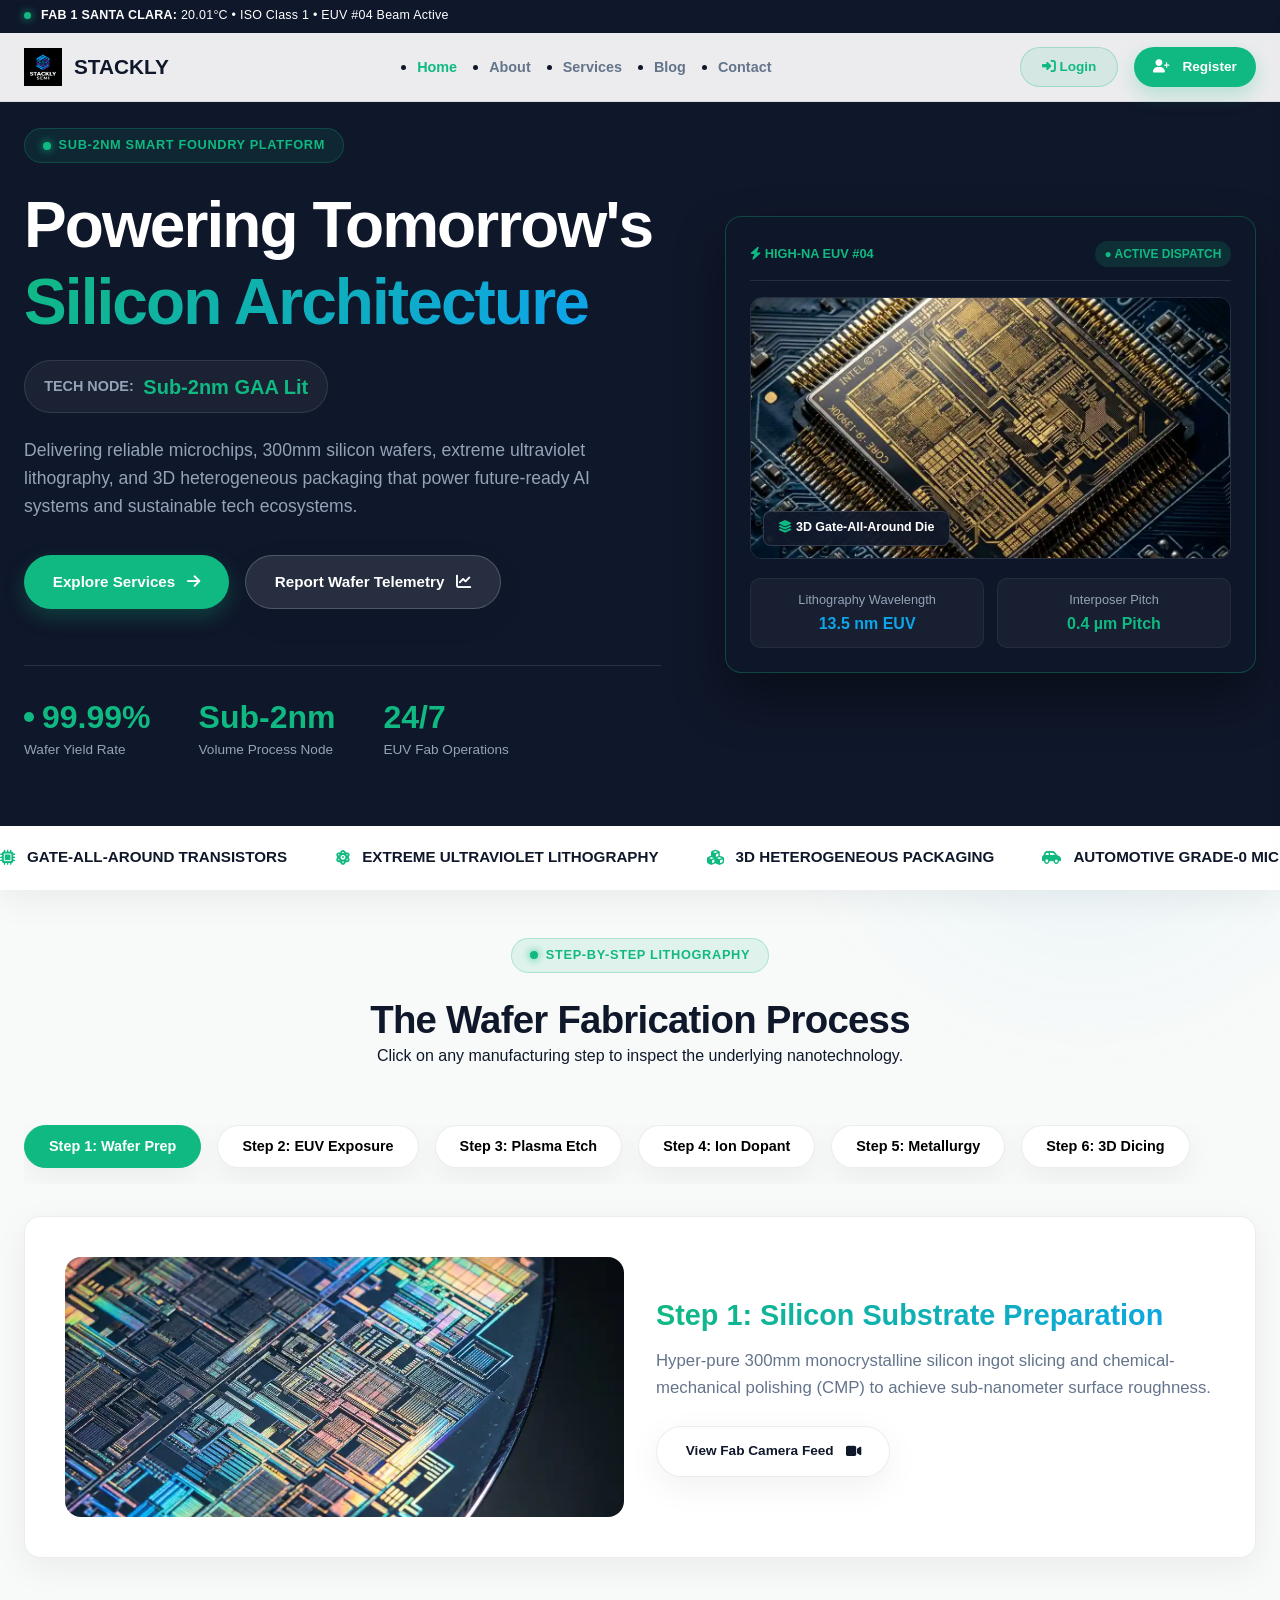
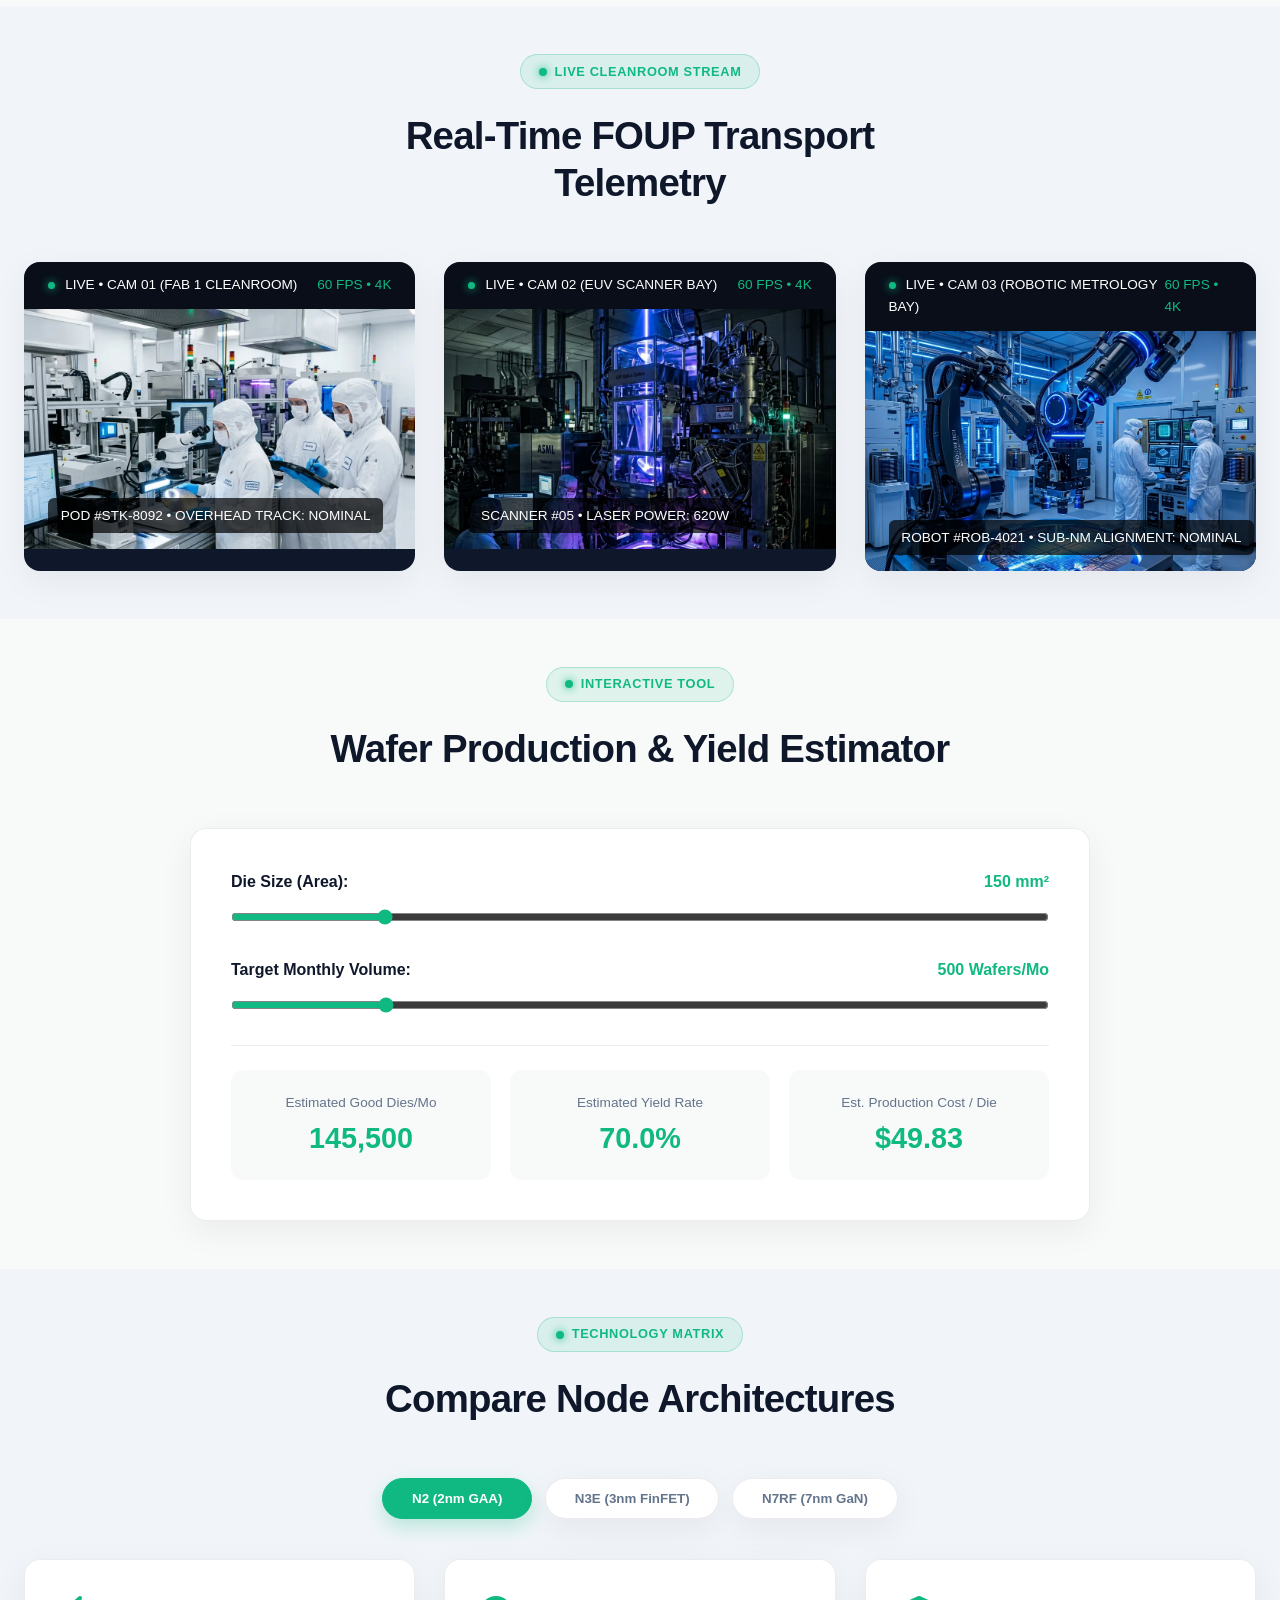
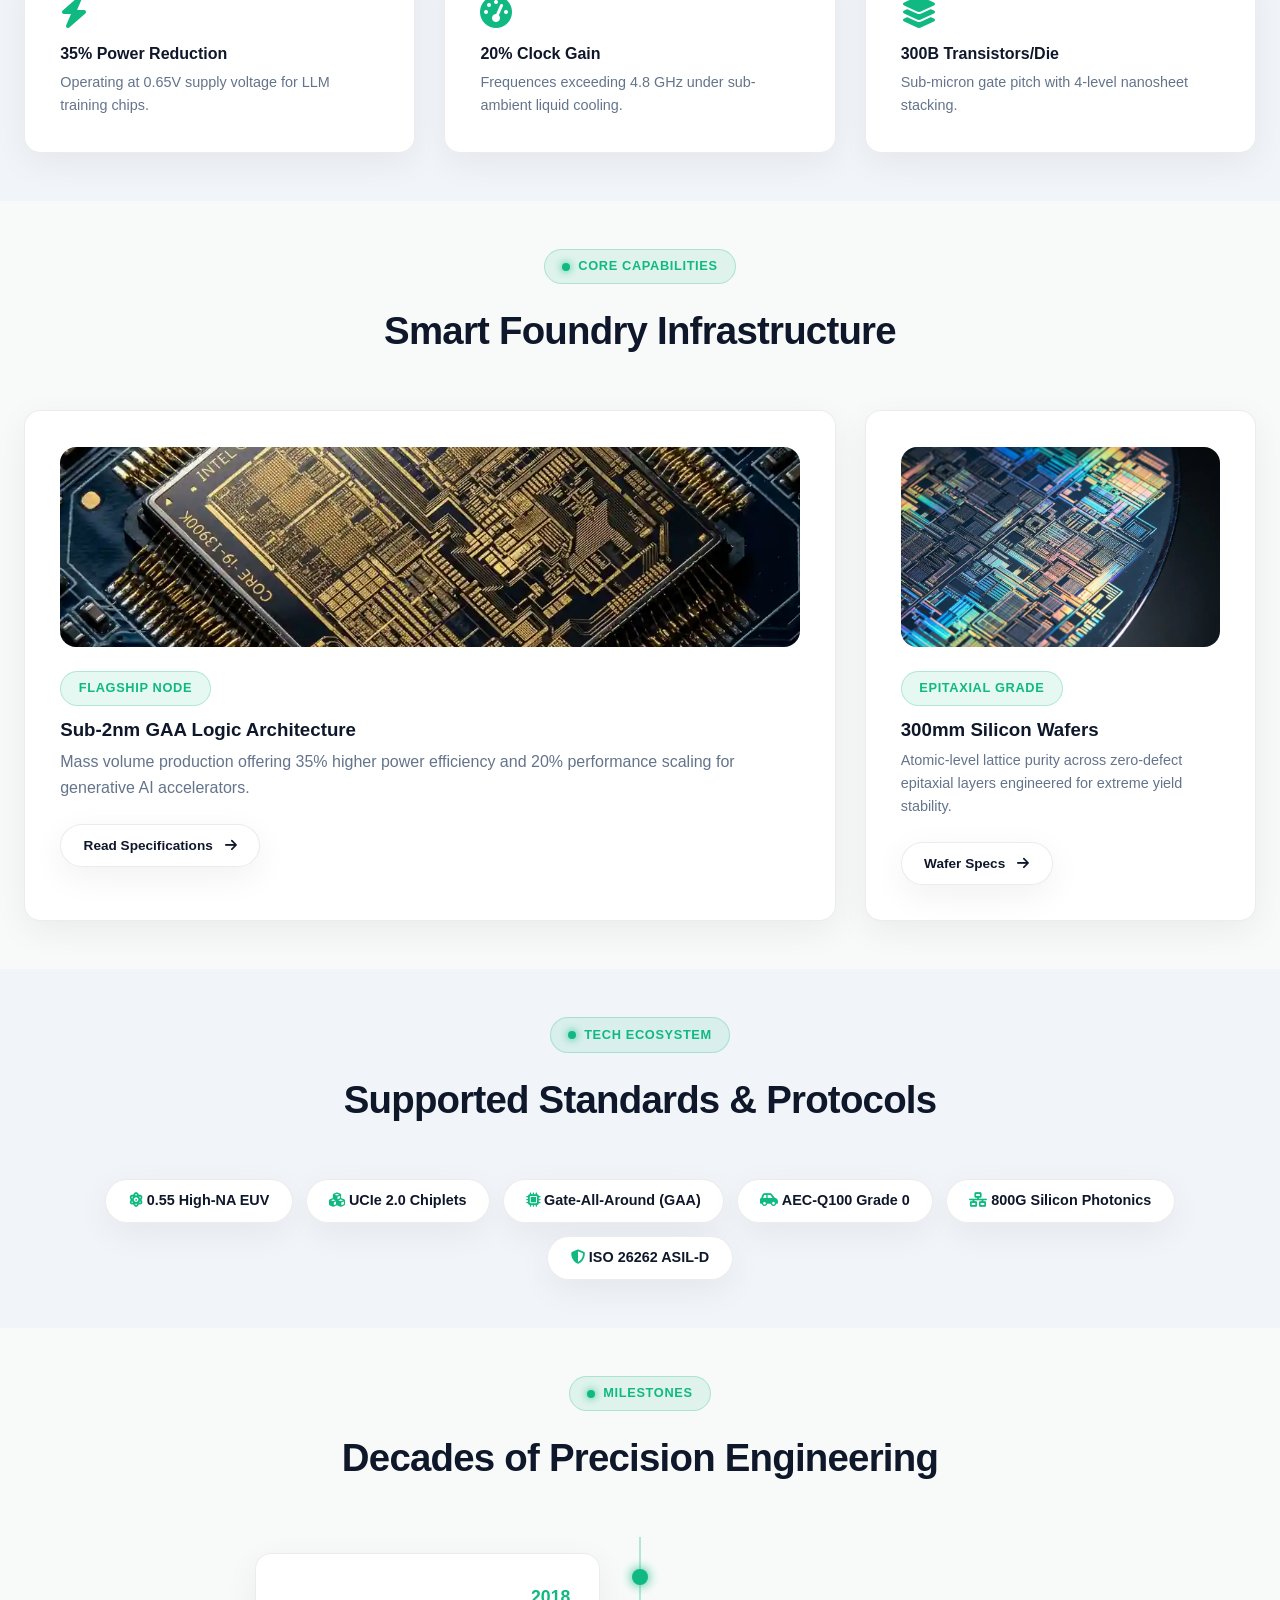
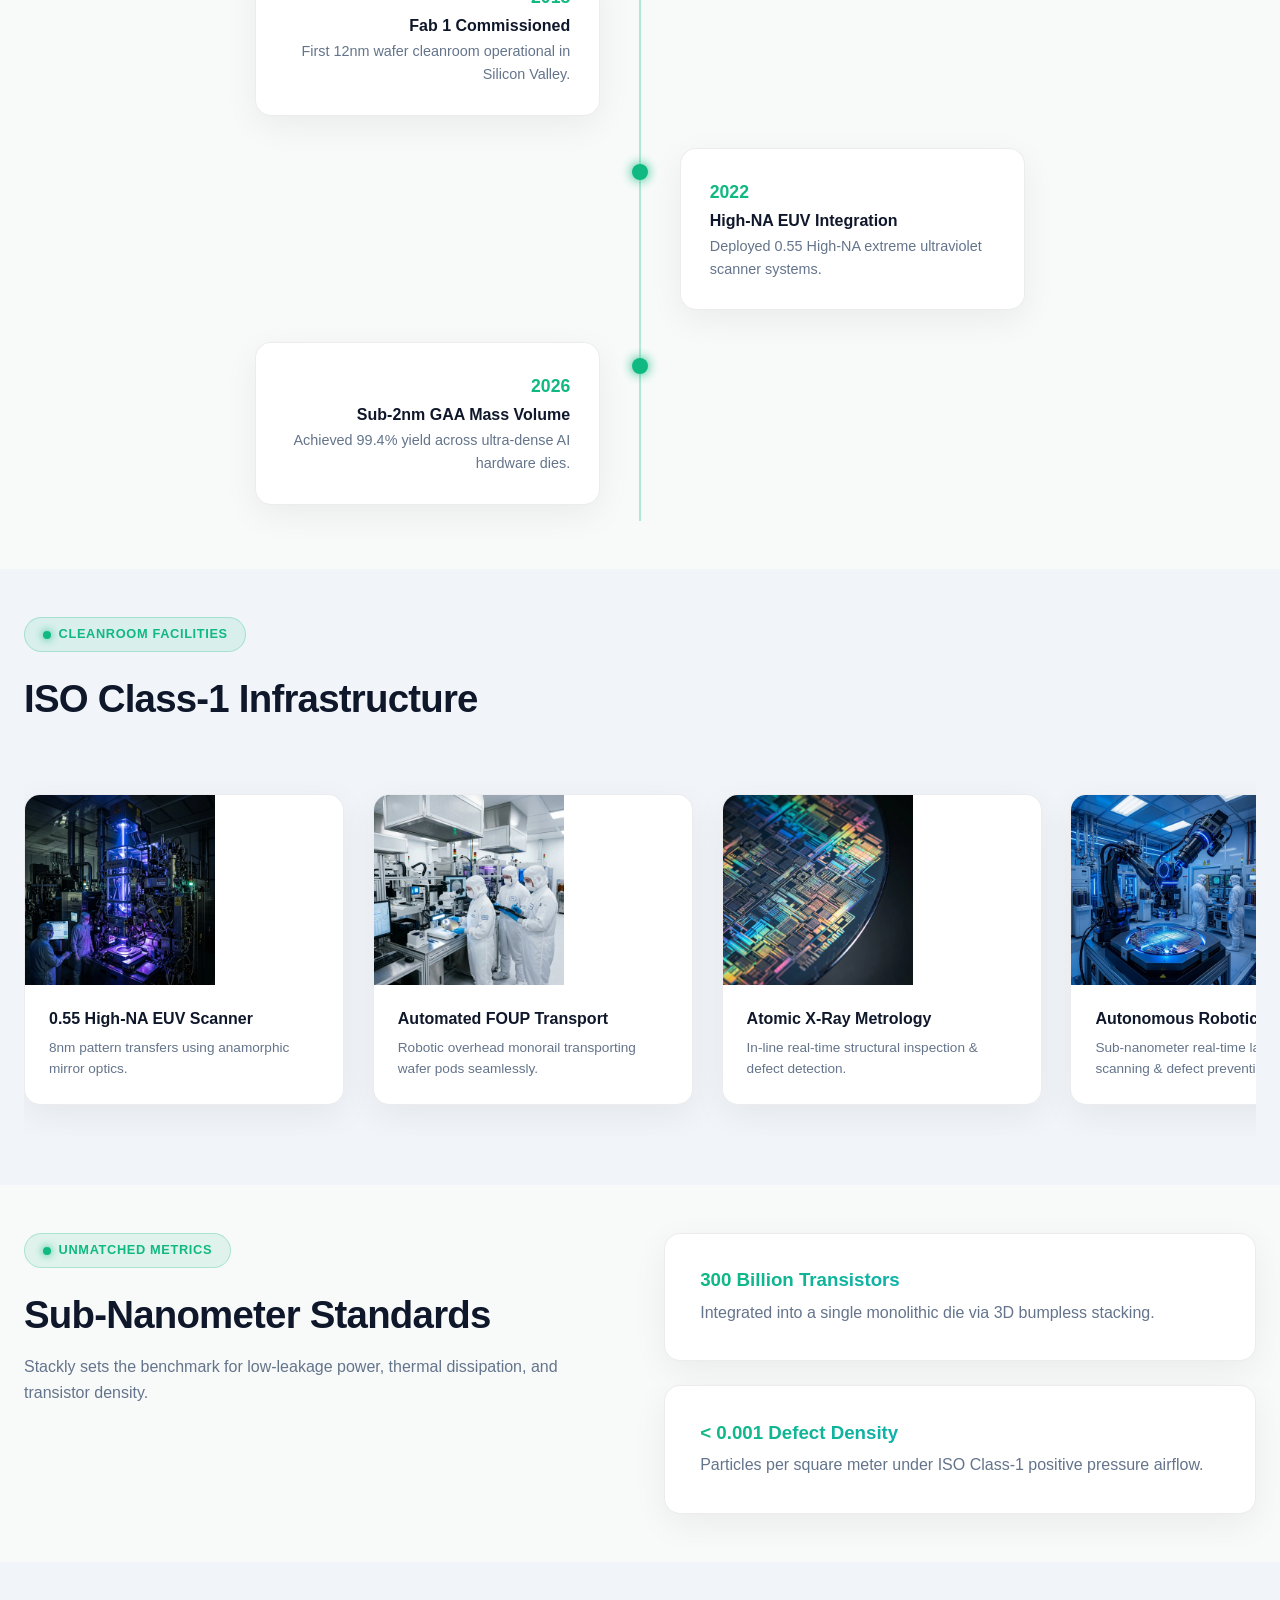
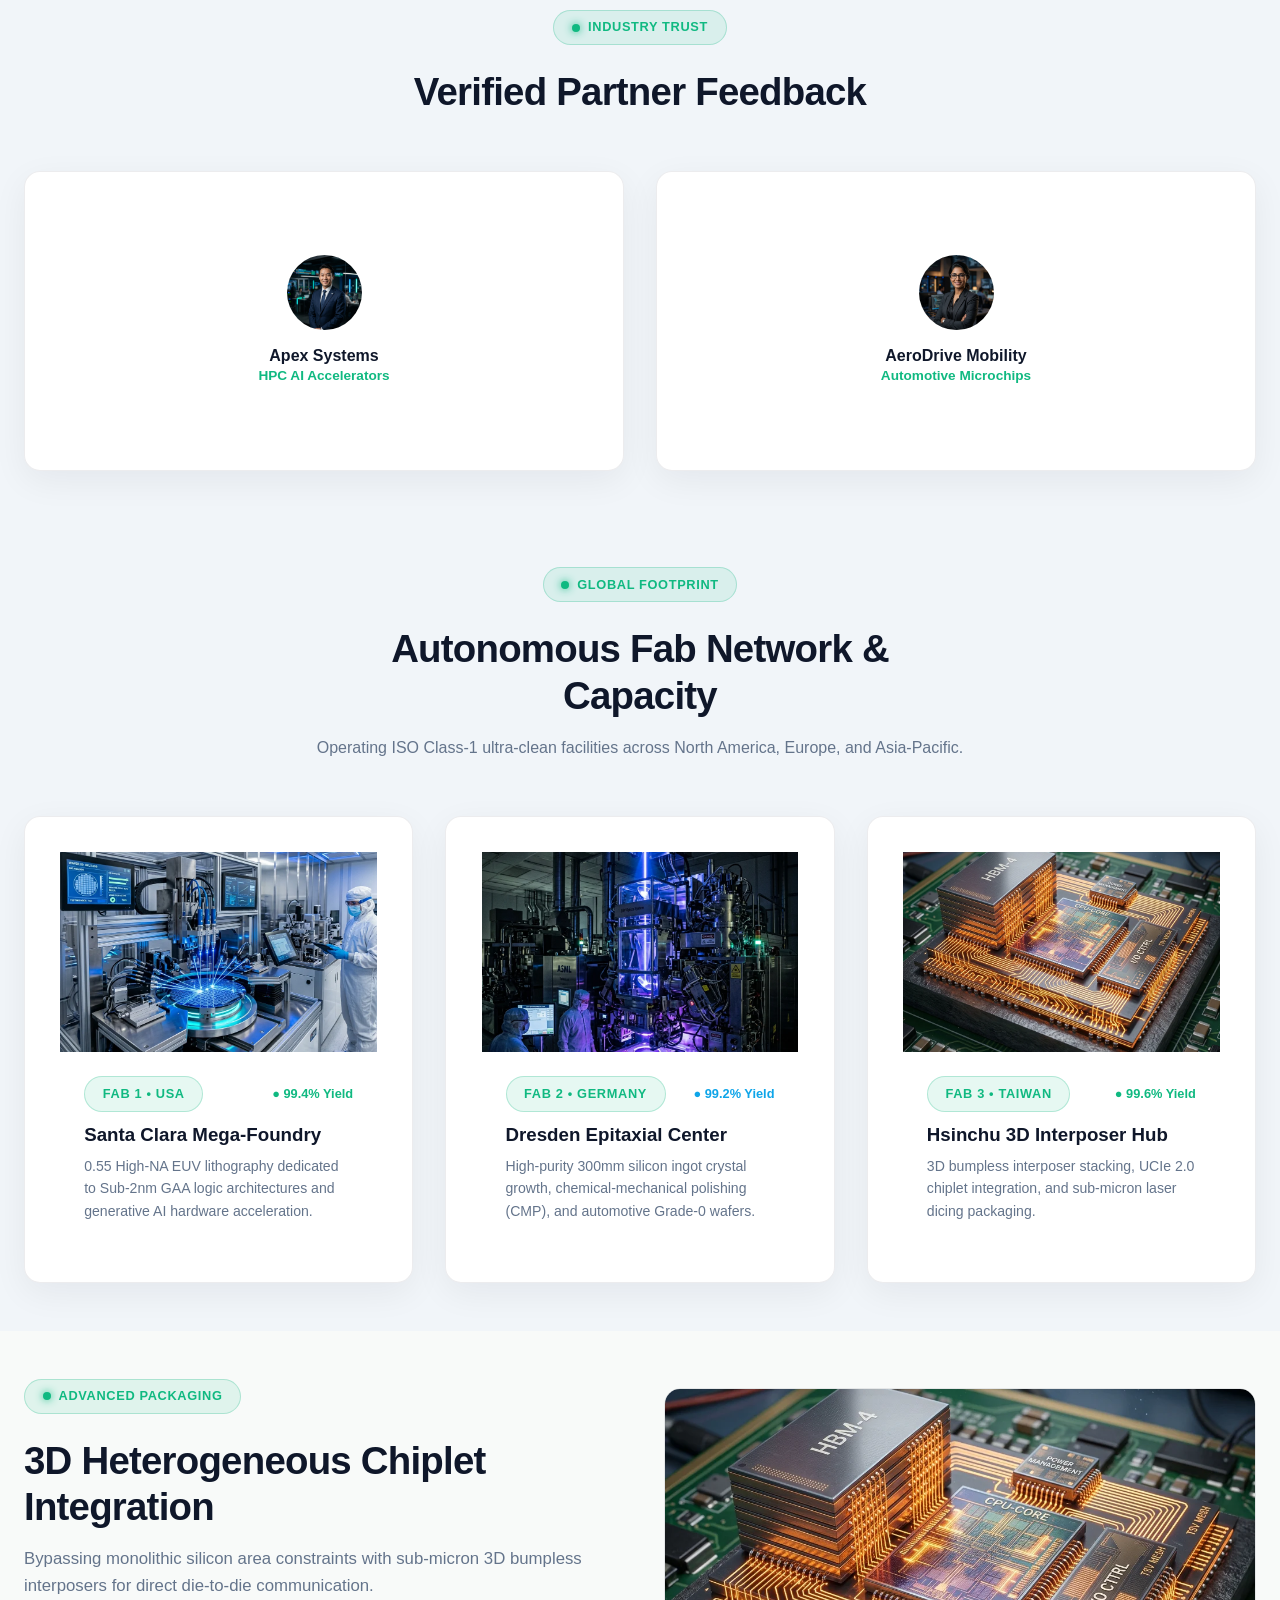
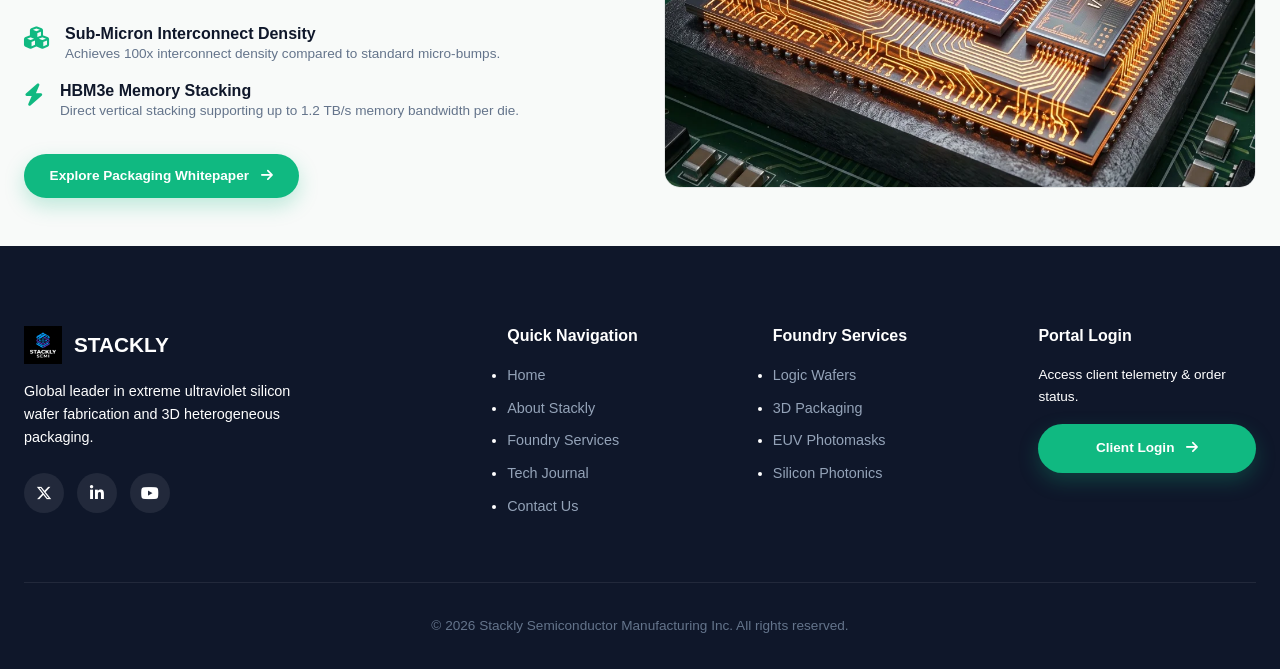
==== commit 1759e2f5: "feat: convert all 26 PNG image assets to WebP format and update code references for 100% WebP compli" ====
--- a/index.html
+++ b/index.html
@@ -121,8 +121,8 @@
     <section class="hero">
         <div class="hero-bg">
             <img src="./images/hero_fab.webp" alt="Cleanroom Fab Infrastructure" class="hero-bg-img img-1">
-            <img src="./images/services_hero_euv.png" alt="High-NA EUV Lithography Scanner" class="hero-bg-img img-2">
-            <img src="./images/about_hq_facility.png" alt="Semiconductor Mega-Fab Headquarters" class="hero-bg-img img-3">
+            <img src="./images/services_hero_euv.webp" alt="High-NA EUV Lithography Scanner" class="hero-bg-img img-2">
+            <img src="./images/about_hq_facility.webp" alt="Semiconductor Mega-Fab Headquarters" class="hero-bg-img img-3">
             <div class="hero-laser-scanner"></div>
             <div class="hero-overlay"></div>
         </div>
@@ -294,7 +294,7 @@
                         <span style="color:var(--accent);">60 FPS • 4K</span>
                     </div>
                     <div class="cam-body">
-                        <img src="./images/cleanroom_robotics.png" alt="Cam 03" style="width:100%; height:100%; object-fit:cover;">
+                        <img src="./images/cleanroom_robotics.webp" alt="Cam 03" style="width:100%; height:100%; object-fit:cover;">
                         <div class="cam-overlay-text">ROBOT #ROB-4021 • SUB-NM ALIGNMENT: NOMINAL</div>
                     </div>
                 </div>
@@ -541,7 +541,7 @@
                 </div>
 
                 <div class="horizontal-card">
-                    <img src="./images/cleanroom_robotics.png" alt="Robotic Wafer Inspection" style="height:190px;">
+                    <img src="./images/cleanroom_robotics.webp" alt="Robotic Wafer Inspection" style="height:190px;">
                     <div style="padding:1.5rem;">
                         <h4>Autonomous Robotic Handler</h4>
                         <p style="font-size:0.85rem; color:var(--muted-text); margin-top:0.5rem;">Sub-nanometer real-time laser wafer scanning & defect prevention.</p>
@@ -622,7 +622,7 @@
 
             <div style="display:grid; grid-template-columns:repeat(auto-fit, minmax(310px, 1fr)); gap:2rem;">
                 <div class="bento-card spotlight-card hover-zoom-container" data-aos="zoom-in">
-                    <img src="./images/cleanroom_wafer_testing.png" alt="Santa Clara Fab 1" class="hover-zoom-img" style="height:200px;">
+                    <img src="./images/cleanroom_wafer_testing.webp" alt="Santa Clara Fab 1" class="hover-zoom-img" style="height:200px;">
                     <div style="padding:1.5rem;">
                         <div style="display:flex; justify-content:space-between; align-items:center; margin-bottom:0.8rem;">
                             <span class="hero-badge" style="margin:0;">Fab 1 • USA</span>
@@ -646,7 +646,7 @@
                 </div>
 
                 <div class="bento-card spotlight-card hover-zoom-container" data-aos="zoom-in" data-aos-delay="200">
-                    <img src="./images/3d_chiplet_packaging.png" alt="Hsinchu Fab 3" class="hover-zoom-img" style="height:200px;">
+                    <img src="./images/3d_chiplet_packaging.webp" alt="Hsinchu Fab 3" class="hover-zoom-img" style="height:200px;">
                     <div style="padding:1.5rem;">
                         <div style="display:flex; justify-content:space-between; align-items:center; margin-bottom:0.8rem;">
                             <span class="hero-badge" style="margin:0;">Fab 3 • Taiwan</span>
@@ -690,7 +690,7 @@
                 </div>
 
                 <div style="flex:1; min-width:300px;" data-aos="fade-left" class="hover-zoom-container float-anim">
-                    <img src="./images/3d_chiplet_packaging.png" alt="3D Chiplet Architecture" class="hover-zoom-img" style="border-radius:var(--radius); border:1px solid var(--glass-border); box-shadow:var(--shadow); max-height:400px; width:100%;">
+                    <img src="./images/3d_chiplet_packaging.webp" alt="3D Chiplet Architecture" class="hover-zoom-img" style="border-radius:var(--radius); border:1px solid var(--glass-border); box-shadow:var(--shadow); max-height:400px; width:100%;">
                 </div>
             </div>
         </div>
--- a/css/style.css
+++ b/css/style.css
@@ -542,6 +542,71 @@
 .metric-card { background: #FFF; border: 1px solid var(--glass-border); border-radius: var(--radius); padding: 1.8rem; box-shadow: var(--shadow); }
 .metric-val { font-size: 2.2rem; font-weight: 800; color: var(--accent); margin-top: 0.5rem; }
 
+/* Global Hero Welcome Card (Desktop & Mobile) */
+.db-hero-card-mobile {
+    background: linear-gradient(145deg, rgba(13,148,136,0.95) 0%, rgba(2,132,199,0.92) 50%, rgba(15,23,42,0.96) 100%), url('../images/about_hq_facility.webp');
+    background-size: cover;
+    background-position: center;
+    border-radius: 24px;
+    padding: 2.5rem 2.2rem 2rem;
+    color: #FFF;
+    box-shadow: 0 15px 35px rgba(0,0,0,0.25);
+    margin-bottom: 2.5rem;
+    position: relative;
+    overflow: hidden;
+}
+.db-hero-card-mobile h2 {
+    font-size: 2rem;
+    font-weight: 800;
+    color: #FFF;
+    margin-bottom: 0.6rem;
+    line-height: 1.25;
+}
+.db-hero-card-mobile h2 .welcome-name {
+    color: #fde047;
+    word-break: break-word;
+}
+.db-hero-card-mobile p {
+    font-size: 0.95rem;
+    color: rgba(255,255,255,0.85);
+    line-height: 1.6;
+    margin-bottom: 1.5rem;
+}
+.db-verify-pill {
+    display: inline-flex;
+    align-items: center;
+    gap: 0.5rem;
+    background: rgba(16,185,129,0.18);
+    border: 1px solid rgba(16,185,129,0.35);
+    color: #34d399;
+    font-size: 0.85rem;
+    font-weight: 700;
+    padding: 0.45rem 0.95rem;
+    border-radius: 99px;
+    margin-bottom: 0.5rem;
+}
+.db-user-stamp-box {
+    text-align: center;
+    margin-top: 1.5rem;
+    padding-top: 1.2rem;
+    border-top: 1px solid rgba(255,255,255,0.12);
+}
+.db-user-stamp-avatar {
+    width: 80px;
+    height: 80px;
+    border-radius: 50%;
+    background: #10b981;
+    border: 3.5px solid #fbbf24;
+    box-shadow: 0 0 20px rgba(251,191,36,0.35);
+    color: #FFF;
+    font-size: 2.2rem;
+    font-weight: 800;
+    display: flex;
+    align-items: center;
+    justify-content: center;
+    margin: 0 auto 0.6rem;
+}
+
 footer { background: var(--dark-slate); color: #FFF; padding: 5rem 0 2rem; }
 .footer-grid { display: grid; grid-template-columns: 2fr repeat(3, 1fr); gap: 3rem; margin-bottom: 4rem; }
 .footer p { color: #94A3B8; }
@@ -631,8 +696,24 @@
 
     /* -- Dashboard -- */
     .dashboard-layout { flex-direction: column; }
-    .sidebar { width: 100%; min-height: unset; }
-    .dashboard-main { padding: 1.5rem; }
+    .sidebar, .ent-sidebar {
+        position: fixed !important;
+        top: 0 !important;
+        left: -320px !important;
+        width: 290px !important;
+        height: 100vh !important;
+        z-index: 1200 !important;
+        background: #FFF !important;
+        overflow-y: auto !important;
+        transition: left 0.3s ease !important;
+        box-shadow: var(--shadow-lg) !important;
+        margin: 0 !important;
+        padding: 2rem 1.5rem !important;
+    }
+    .sidebar.active, .ent-sidebar.active {
+        left: 0 !important;
+    }
+    .dashboard-main, .ent-main { padding: 1.2rem !important; width: 100% !important; }
     .metrics-grid { grid-template-columns: 1fr 1fr; gap: 1rem; }
 
     /* -- Footer -- */
@@ -645,6 +726,72 @@
 
     /* -- Cam cards grid -- */
     div[style*="grid-template-columns:repeat(auto-fit"] { grid-template-columns: 1fr !important; }
+
+    /* -- Dashboard 2-column inline grids → single column -- */
+    .dashboard-main div[style*="grid-template-columns:1fr 1fr"],
+    .dashboard-main div[style*="grid-template-columns: 1fr 1fr"],
+    main div[style*="grid-template-columns:1fr 1fr"],
+    main div[style*="grid-template-columns: 1fr 1fr"] { grid-template-columns: 1fr !important; }
+
+    /* -- Dashboard shuttle card split layout -- */
+    .bento-card[style*="grid-template-columns:1fr 380px"],
+    .bento-card[style*="grid-template-columns: 1fr 380px"] { grid-template-columns: 1fr !important; }
+
+    /* -- Hide image side panel in shuttle card on mobile -- */
+    .bento-card[style*="grid-template-columns"] > div:last-child > img { max-height: 200px; }
+
+    /* -- Mobile Dashboard Top Header & Mobile Hero Card -- */
+    .db-mobile-bar {
+        display: flex !important;
+        align-items: center;
+        justify-content: space-between;
+        padding: 0.8rem 1.2rem;
+        background: #0f172a;
+        border-bottom: 1px solid var(--glass-border);
+        position: sticky;
+        top: 0;
+        z-index: 1000;
+    }
+    .db-user-avatar-badge {
+        width: 36px;
+        height: 36px;
+        border-radius: 50%;
+        background: #10b981;
+        color: #FFF;
+        font-weight: 800;
+        font-size: 1.1rem;
+        display: flex;
+        align-items: center;
+        justify-content: center;
+        box-shadow: 0 0 10px rgba(16,185,129,0.3);
+    }
+    .db-menu-btn {
+        background: none;
+        border: none;
+        color: #FFF;
+        font-size: 1.4rem;
+        cursor: pointer;
+        padding: 0.2rem 0.5rem;
+    }
+
+    /* -- Mobile Hero Welcome Card Responsive Overrides -- */
+    .db-hero-card-mobile {
+        padding: 2.2rem 1.6rem 1.8rem;
+        margin-bottom: 2rem;
+    }
+    .db-hero-card-mobile h2 {
+        font-size: 1.75rem;
+    }
+
+    /* -- Dashboard Hero Banner fix -- */
+    .db-hero-banner { height: auto !important; min-height: 250px; }
+    .db-hero-banner-overlay { flex-direction: column !important; align-items: flex-start !important; padding: 1.5rem !important; gap: 1rem !important; text-align: left; position: relative !important; }
+    .db-hero-banner-overlay > div:last-child { margin-left: 0 !important; width: 100%; display: flex; flex-direction: column; gap: 0.5rem; }
+    .db-hero-banner-overlay > div:last-child a { width: 100%; justify-content: center; }
+    
+    /* -- Dashboard PDK & File Lists Mobile Wrap Fix -- */
+    #pdks > div > div { flex-direction: column; align-items: flex-start !important; gap: 1rem; }
+    #pdks > div > div > a { width: 100%; justify-content: center; }
 
     /* -- Images -- */
     img { max-width: 100%; height: auto; }
@@ -761,3 +908,181 @@
     50% { transform: translate(40px, -30px) scale(1.1); }
     100% { transform: translate(-30px, 40px) scale(0.95); }
 }
+
+/* ════════════════════════════════════════════════════════════
+   SEMICONDUCTOR DASHBOARD — CLEAN MOBILE MENUBAR
+════════════════════════════════════════════════════════════ */
+.mob-hamburger { display: none; }
+.mob-drawer { transform: translateX(-100%); }
+.mob-drawer-overlay { display: none; }
+
+@media (max-width: 900px) {
+  /* Hide sidebar */
+  .sidebar, .ent-sidebar { display: none !important; }
+  .dashboard-layout, .ent-layout { display: block !important; }
+  .dashboard-main, .ent-main { padding: 20px 16px !important; }
+
+  /* Show mobile bar */
+  .db-mobile-bar {
+    display: block !important;
+    background: #0F172A;
+    border-bottom: 1px solid rgba(255,255,255,0.07);
+    padding: 14px 16px 0;
+    position: sticky;
+    top: 0;
+    z-index: 9999;
+    width: 100%;
+    box-sizing: border-box;
+  }
+
+  /* Hamburger */
+  .mob-hamburger {
+    display: flex !important;
+    flex-direction: column;
+    justify-content: center;
+    align-items: center;
+    gap: 5px;
+    width: 38px; height: 38px;
+    background: rgba(255,255,255,0.08);
+    border: 1px solid rgba(255,255,255,0.15);
+    border-radius: 10px;
+    cursor: pointer;
+    flex-shrink: 0;
+    padding: 0;
+  }
+  .mob-hamburger span {
+    display: block;
+    width: 18px; height: 2px;
+    background: #fff; border-radius: 2px;
+  }
+
+  /* Logo row */
+  .db-mob-logo {
+    display: flex !important;
+    align-items: center;
+    gap: 10px;
+    text-decoration: none;
+    color: #fff;
+    font-weight: 800;
+    font-size: 1rem;
+    letter-spacing: 0.1em;
+  }
+  .db-mob-logo img { width: 28px; height: 28px; border-radius: 7px; object-fit: cover; }
+
+  /* Subtitle */
+  .db-mob-subtitle {
+    font-size: 0.75rem;
+    font-weight: 700;
+    color: #10B981;
+    margin-bottom: 10px;
+  }
+
+  /* Pills */
+  .db-mob-nav {
+    display: flex !important;
+    flex-direction: row;
+    overflow-x: auto;
+    gap: 7px;
+    white-space: nowrap;
+    padding-bottom: 12px;
+    -webkit-overflow-scrolling: touch;
+    scrollbar-width: none;
+  }
+  .db-mob-nav::-webkit-scrollbar { display: none; }
+  .db-mob-item {
+    display: inline-flex !important;
+    align-items: center;
+    gap: 6px;
+    padding: 8px 15px;
+    border-radius: 100px;
+    font-size: 0.8rem;
+    font-weight: 600;
+    color: rgba(255,255,255,0.65);
+    background: rgba(255,255,255,0.07);
+    text-decoration: none;
+    flex-shrink: 0;
+    transition: all 0.2s;
+    border: 1px solid transparent;
+  }
+  .db-mob-active { background: #10B981 !important; color: #060c16 !important; font-weight: 700; }
+  .db-mob-logout { color: #EF4444 !important; background: rgba(239,68,68,0.1) !important; border: 1px solid rgba(239,68,68,0.35) !important; }
+  .db-mob-logout:hover { background: #EF4444 !important; color: #fff !important; }
+
+  /* ── Drawer ── */
+  .mob-drawer-overlay {
+    display: none;
+    position: fixed; inset: 0;
+    background: rgba(0,0,0,0.65);
+    z-index: 19998;
+    backdrop-filter: blur(3px);
+  }
+  .mob-drawer-overlay.open { display: block !important; }
+
+  .mob-drawer {
+    position: fixed;
+    top: 0; left: 0; bottom: 0;
+    width: 280px; max-width: 85vw;
+    background: #0F172A;
+    z-index: 19999;
+    transform: translateX(-100%);
+    transition: transform 0.32s cubic-bezier(0.4,0,0.2,1);
+    display: flex; flex-direction: column;
+    box-shadow: 6px 0 40px rgba(0,0,0,0.6);
+    border-right: 1px solid rgba(255,255,255,0.06);
+  }
+  .mob-drawer.open { transform: translateX(0) !important; }
+
+  .mob-drawer-header {
+    display: flex; align-items: center;
+    justify-content: space-between;
+    padding: 22px 20px 14px;
+    border-bottom: 1px solid rgba(255,255,255,0.07);
+  }
+  .mob-drawer-brand {
+    display: flex; align-items: center; gap: 10px;
+    color: #fff; font-weight: 800; font-size: 1rem;
+    letter-spacing: 0.1em; font-family: "Space Grotesk",sans-serif;
+  }
+  .mob-drawer-close {
+    background: rgba(255,255,255,0.07);
+    border: 1px solid rgba(255,255,255,0.12);
+    border-radius: 8px; color: rgba(255,255,255,0.6);
+    width: 32px; height: 32px; cursor: pointer;
+    font-size: 0.85rem; display: flex;
+    align-items: center; justify-content: center;
+    transition: all 0.2s;
+  }
+  .mob-drawer-close:hover { background: rgba(255,255,255,0.15); color:#fff; }
+  .mob-drawer-sub {
+    padding: 10px 20px 16px;
+    font-size: 0.75rem; font-weight: 700;
+    color: #10B981;
+  }
+  .mob-drawer-nav {
+    flex: 1; display: flex; flex-direction: column;
+    gap: 5px; padding: 0 14px; overflow-y: auto;
+  }
+  .mob-drawer-item {
+    display: flex; align-items: center; gap: 13px;
+    padding: 13px 16px; border-radius: 14px;
+    font-size: 0.88rem; font-weight: 600;
+    color: rgba(255,255,255,0.65);
+    text-decoration: none; transition: all 0.2s;
+  }
+  .mob-drawer-item:hover { background: rgba(255,255,255,0.07); color: #fff; }
+  .mob-drawer-active { background: rgba(16,185,129,0.12) !important; color: #10B981 !important; }
+  .mob-drawer-footer {
+    padding: 14px 14px 28px;
+    border-top: 1px solid rgba(255,255,255,0.07);
+  }
+  .mob-drawer-logout {
+    display: flex; align-items: center; gap: 13px;
+    padding: 13px 16px; border-radius: 14px;
+    font-size: 0.88rem; font-weight: 700;
+    color: #EF4444; text-decoration: none;
+    border: 1px solid rgba(239,68,68,0.3);
+    background: rgba(239,68,68,0.07);
+    transition: all 0.2s;
+  }
+  .mob-drawer-logout:hover { background: #EF4444; color: #fff; }
+}
